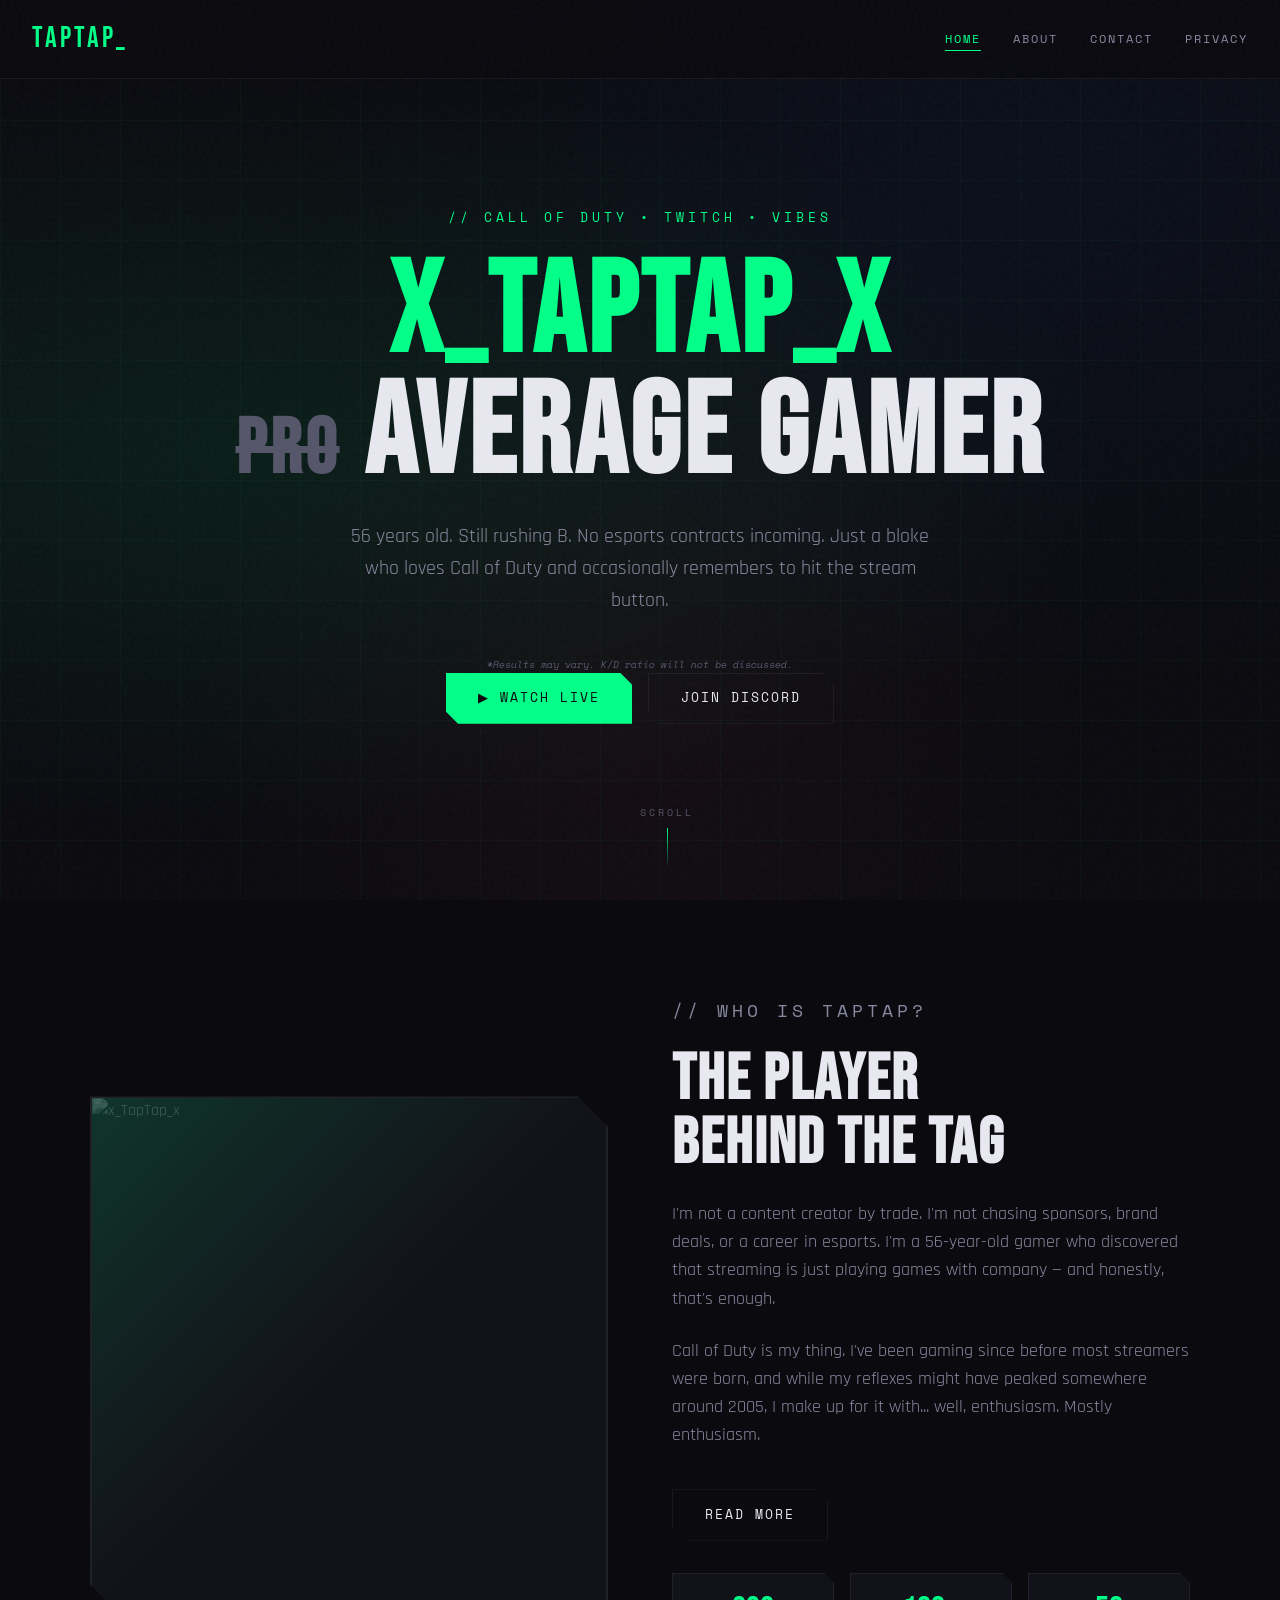
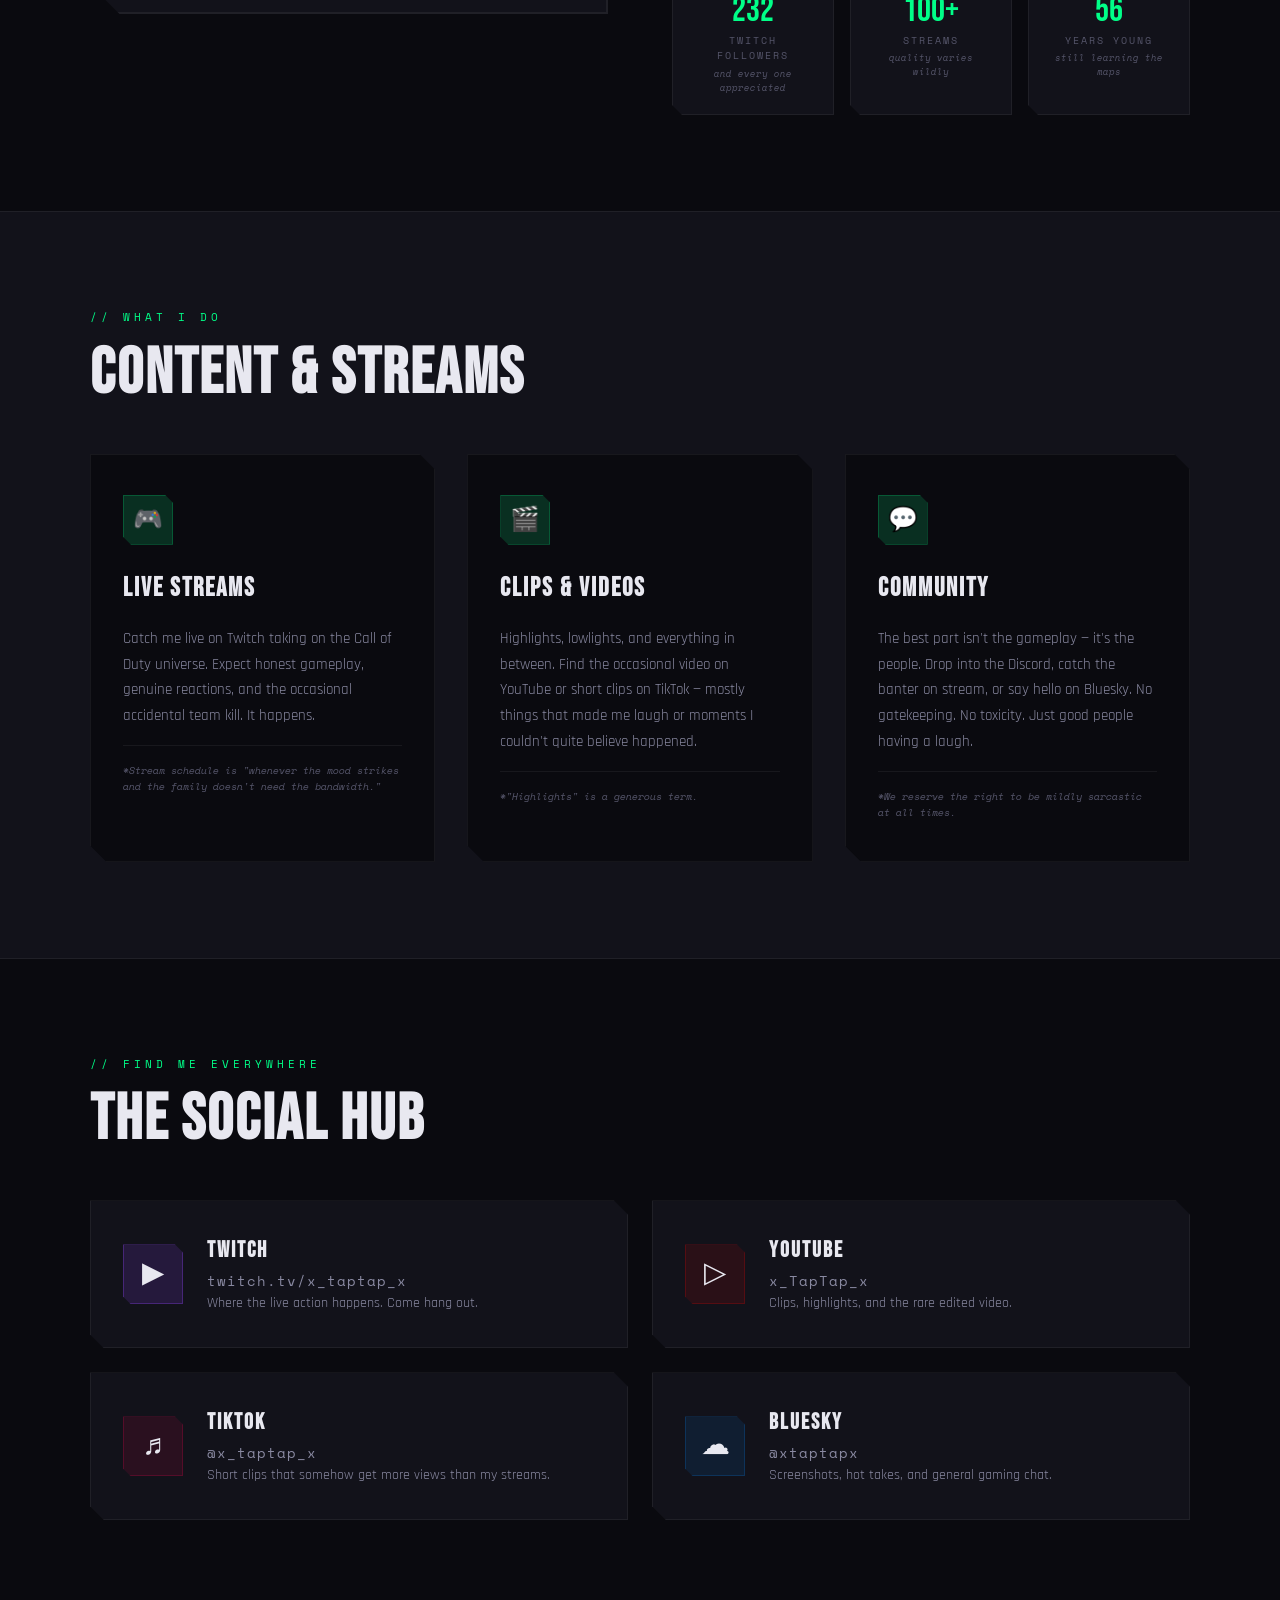
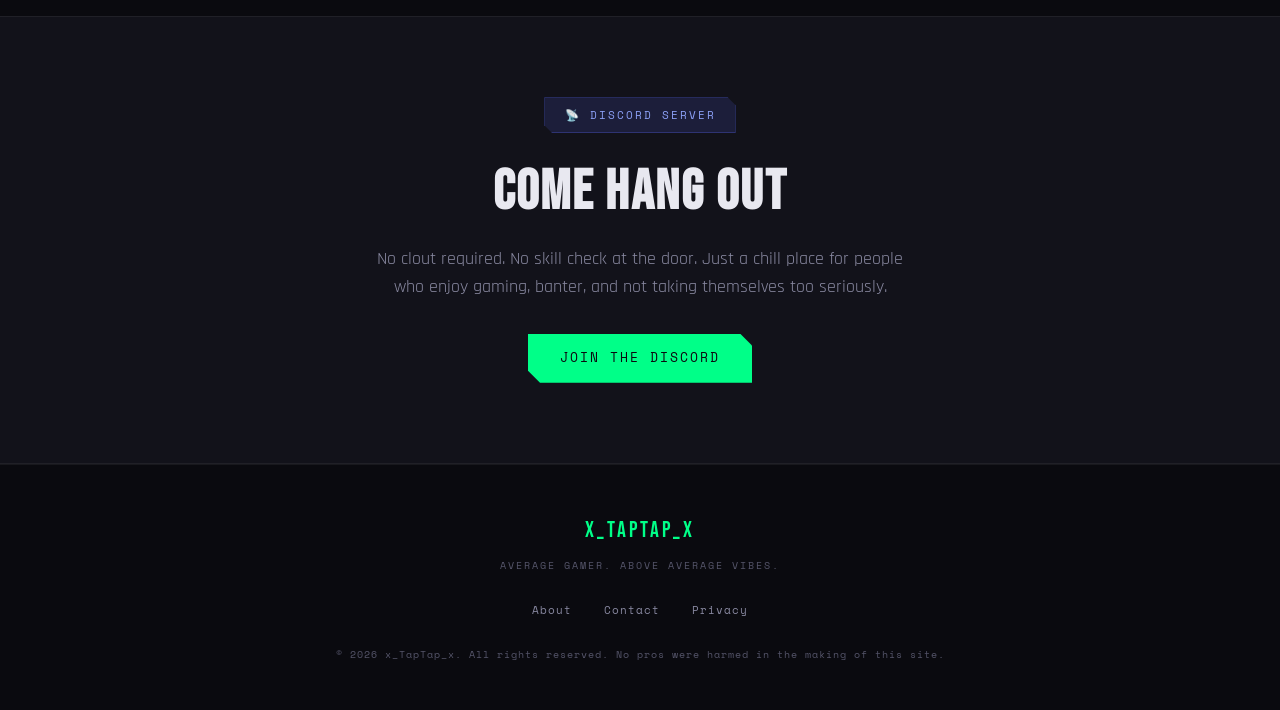
==== index.html @ 0f985d19 "Initial Git entry" ====
<!DOCTYPE html>
<html lang="en">
<head>
  <meta charset="UTF-8">
  <meta name="viewport" content="width=device-width, initial-scale=1.0">
  <title>x_TapTap_x — Average Gamer. Above Average Vibes.</title>
  <link href="https://fonts.googleapis.com/css2?family=Bebas+Neue&family=Rajdhani:wght@400;500;600;700&family=Space+Mono:ital@0;1&display=swap" rel="stylesheet">
  <link rel="stylesheet" href="styles.css">

  <!-- Standard favicon -->
  <link rel="icon" type="image/png" sizes="32x32" href="/images/profile-small.png">
  <link rel="icon" type="image/png" sizes="16x16" href="/images/profile-small.png">

  <!-- Apple Touch Icon (iOS home screen) -->
  <link rel="apple-touch-icon" sizes="180x180" href="/images/profile-small.png">

  <!-- Fallback .ico file -->
  <link rel="icon" href="/favicon.ico">
</head>
<body>

<!-- NAV -->
<nav id="navbar">
  <a href="index.html" class="nav-brand">TAPTAP</a>
  <ul class="nav-links" id="navLinks">
    <li><a href="index.html" class="active">Home</a></li>
    <li><a href="about.html">About</a></li>
    <li><a href="contact.html">Contact</a></li>
    <li><a href="privacy.html">Privacy</a></li>
  </ul>
  <button class="hamburger" id="hamburger" aria-label="Menu">
    <span></span><span></span><span></span>
  </button>
</nav>

<!-- HERO -->
<section class="hero" id="hero">
  <div class="hero-bg"></div>
  <div class="hero-grid"></div>
  <div class="hero-content">
    <p class="hero-tag">// call of duty &bull; twitch &bull; vibes</p>
    <h1 class="hero-title">
      <span class="accent">x_TAPTAP_x</span><br>
      <span class="strike">PRO</span> AVERAGE GAMER
    </h1>
    <p class="hero-sub">
      56 years old. Still rushing B. No esports contracts incoming.
      Just a bloke who loves Call of Duty and occasionally remembers to hit the stream button.
    </p>
    <p class="hero-disclaimer">*Results may vary. K/D ratio will not be discussed.</p>
    <div class="hero-buttons">
      <a href="https://www.twitch.tv/x_taptap_x" target="_blank" class="btn btn-primary">&#9654; Watch Live</a>
      <a href="https://discord.gg/29JPRXPQ" target="_blank" class="btn btn-outline">Join Discord</a>
    </div>
  </div>
  <div class="scroll-indicator">
    <span>Scroll</span>
    <div class="scroll-line"></div>
  </div>
</section>

<!-- ABOUT -->
<section class="about" id="about">
  <div class="container">
    <div class="about-grid">
      <div class="about-avatar">
        <img src="./images/itsyerman2.jpg" alt="x_TapTap_x">
      </div>
      <div class="about-text">
        <p class="section-label reveal">// Who is TapTap?</p>
        <h2 class="section-title reveal">THE PLAYER<br>BEHIND THE TAG</h2>
        <p class="reveal">
          I'm not a content creator by trade. I'm not chasing sponsors, brand deals, or a career in esports.
          I'm a 56-year-old gamer who discovered that streaming is just playing games
          with company — and honestly, that's enough.
        </p>
        <p class="reveal">
          Call of Duty is my thing. I've been gaming since before most streamers were born,
          and while my reflexes might have peaked somewhere around 2005,
          I make up for it with... well, enthusiasm. Mostly enthusiasm.
        </p>
        <a href="about.html" class="btn btn-outline reveal" style="margin-top:1rem;">Read More</a>
        <div class="about-stats stagger-children">
          <div class="stat-box reveal">
            <div class="stat-number">232</div>
            <div class="stat-label">Twitch Followers</div>
            <div class="stat-note">and every one appreciated</div>
          </div>
          <div class="stat-box reveal">
            <div class="stat-number">100+</div>
            <div class="stat-label">Streams</div>
            <div class="stat-note">quality varies wildly</div>
          </div>
          <div class="stat-box reveal">
            <div class="stat-number">56</div>
            <div class="stat-label">Years Young</div>
            <div class="stat-note">still learning the maps</div>
          </div>
        </div>
      </div>
    </div>
  </div>
</section>

<!-- FEATURES -->
<section class="features" id="content">
  <div class="container">
    <p class="section-label reveal">// What I do</p>
    <h2 class="section-title reveal">CONTENT &amp; STREAMS</h2>
    <div class="features-grid stagger-children">
      <div class="feature-card reveal">
        <div class="feature-icon">&#127918;</div>
        <h3>LIVE STREAMS</h3>
        <p>
          Catch me live on Twitch taking on the Call of Duty universe.
          Expect honest gameplay, genuine reactions, and the occasional
          accidental team kill. It happens.
        </p>
        <p class="disclaimer">*Stream schedule is "whenever the mood strikes and the family doesn't need the bandwidth."</p>
      </div>
      <div class="feature-card reveal">
        <div class="feature-icon">&#127916;</div>
        <h3>CLIPS &amp; VIDEOS</h3>
        <p>
          Highlights, lowlights, and everything in between. Find the occasional video
          on YouTube or short clips on TikTok — mostly things that made me laugh or
          moments I couldn't quite believe happened.
        </p>
        <p class="disclaimer">*"Highlights" is a generous term.</p>
      </div>
      <div class="feature-card reveal">
        <div class="feature-icon">&#128172;</div>
        <h3>COMMUNITY</h3>
        <p>
          The best part isn't the gameplay — it's the people.
          Drop into the Discord, catch the banter on stream, or say hello on Bluesky.
          No gatekeeping. No toxicity. Just good people having a laugh.
        </p>
        <p class="disclaimer">*We reserve the right to be mildly sarcastic at all times.</p>
      </div>
    </div>
  </div>
</section>

<!-- SOCIAL HUB -->
<section class="social-hub" id="socials">
  <div class="container">
    <p class="section-label reveal">// Find me everywhere</p>
    <h2 class="section-title reveal">THE SOCIAL HUB</h2>
    <div class="social-grid stagger-children">
      <a href="https://www.twitch.tv/x_taptap_x" target="_blank" class="social-card twitch reveal">
        <div class="social-icon">&#9654;</div>
        <div class="social-info">
          <h3>TWITCH</h3>
          <p class="social-handle">twitch.tv/x_taptap_x</p>
          <p>Where the live action happens. Come hang out.</p>
        </div>
      </a>
      <a href="https://www.youtube.com/@xTapTapx" target="_blank" class="social-card youtube reveal">
        <div class="social-icon">&#9655;</div>
        <div class="social-info">
          <h3>YOUTUBE</h3>
          <p class="social-handle">x_TapTap_x</p>
          <p>Clips, highlights, and the rare edited video.</p>
        </div>
      </a>
      <a href="https://www.tiktok.com/@xtaptapx" target="_blank" class="social-card tiktok reveal">
        <div class="social-icon">&#9836;</div>
        <div class="social-info">
          <h3>TIKTOK</h3>
          <p class="social-handle">@x_taptap_x</p>
          <p>Short clips that somehow get more views than my streams.</p>
        </div>
      </a>
      <a href="https://bsky.app/profile/xtaptapx.com" target="_blank" class="social-card bluesky reveal">
        <div class="social-icon">&#9729;</div>
        <div class="social-info">
          <h3>BLUESKY</h3>
          <p class="social-handle">@xtaptapx</p>
          <p>Screenshots, hot takes, and general gaming chat.</p>
        </div>
      </a>
    </div>
  </div>
</section>

<!-- DISCORD CTA -->
<section class="discord-cta" id="community">
  <div class="container">
    <div class="discord-badge reveal">&#128225; DISCORD SERVER</div>
    <h2 class="section-title reveal">COME HANG OUT</h2>
    <p class="reveal">
      No clout required. No skill check at the door. Just a chill place for people
      who enjoy gaming, banter, and not taking themselves too seriously.
    </p>
    <a href="https://discord.gg/29JPRXPQ" target="_blank" class="btn btn-primary reveal">Join the Discord</a>
  </div>
</section>

<!-- FOOTER -->
<footer>
  <div class="footer-brand">x_TAPTAP_x</div>
  <p class="footer-tagline">AVERAGE GAMER. ABOVE AVERAGE VIBES.</p>
  <ul class="footer-links">
    <li><a href="about.html">About</a></li>
    <li><a href="contact.html">Contact</a></li>
    <li><a href="privacy.html">Privacy</a></li>
  </ul>
  <p class="footer-copy">&copy; 2026 x_TapTap_x. All rights reserved. No pros were harmed in the making of this site.</p>
</footer>

<script src="main.js"></script>
</body>
</html>
---- styles.css ----
/* ========== VARIABLES ========== */
:root {
  --bg-dark: #0a0a0f;
  --bg-card: #12121a;
  --bg-card-hover: #1a1a26;
  --accent: #00ff88;
  --accent-dim: #00cc6a;
  --accent-glow: rgba(0, 255, 136, 0.15);
  --text-primary: #e8e8f0;
  --text-secondary: #8888a0;
  --text-muted: #55556a;
  --danger: #ff4466;
  --border: rgba(255,255,255,0.06);
  --font-display: 'Bebas Neue', sans-serif;
  --font-body: 'Rajdhani', sans-serif;
  --font-mono: 'Space Mono', monospace;
}

*, *::before, *::after { margin: 0; padding: 0; box-sizing: border-box; }
html { scroll-behavior: smooth; }

body {
  background: var(--bg-dark);
  color: var(--text-primary);
  font-family: var(--font-body);
  font-weight: 400;
  line-height: 1.6;
  overflow-x: hidden;
}

/* Noise overlay */
body::before {
  content: '';
  position: fixed;
  top: 0; left: 0; right: 0; bottom: 0;
  background-image: url("data:image/svg+xml,%3Csvg viewBox='0 0 256 256' xmlns='http://www.w3.org/2000/svg'%3E%3Cfilter id='n'%3E%3CfeTurbulence type='fractalNoise' baseFrequency='0.9' numOctaves='4' stitchTiles='stitch'/%3E%3C/filter%3E%3Crect width='100%25' height='100%25' filter='url(%23n)' opacity='0.03'/%3E%3C/svg%3E");
  pointer-events: none;
  z-index: 9999;
}

/* Scrollbar */
::-webkit-scrollbar { width: 6px; }
::-webkit-scrollbar-track { background: var(--bg-dark); }
::-webkit-scrollbar-thumb { background: var(--accent-dim); border-radius: 3px; }

/* ========== NAV ========== */
nav {
  position: fixed;
  top: 0; left: 0; right: 0;
  z-index: 100;
  padding: 1rem 2rem;
  display: flex;
  align-items: center;
  justify-content: space-between;
  background: rgba(10, 10, 15, 0.85);
  backdrop-filter: blur(20px);
  border-bottom: 1px solid var(--border);
  transition: all 0.3s ease;
}
nav.scrolled {
  padding: 0.6rem 2rem;
  background: rgba(10, 10, 15, 0.95);
}

.nav-brand {
  font-family: var(--font-display);
  font-size: 1.8rem;
  letter-spacing: 3px;
  color: var(--accent);
  text-decoration: none;
  position: relative;
}
.nav-brand::after {
  content: '_';
  animation: blink 1s infinite;
}
@keyframes blink {
  0%, 50% { opacity: 1; }
  51%, 100% { opacity: 0; }
}

.nav-links { display: flex; gap: 2rem; list-style: none; }
.nav-links a {
  color: var(--text-secondary);
  text-decoration: none;
  font-family: var(--font-mono);
  font-size: 0.75rem;
  letter-spacing: 2px;
  text-transform: uppercase;
  transition: color 0.3s;
  position: relative;
}
.nav-links a:hover,
.nav-links a.active { color: var(--accent); }
.nav-links a::after {
  content: '';
  position: absolute;
  bottom: -4px; left: 0;
  width: 0; height: 1px;
  background: var(--accent);
  transition: width 0.3s;
}
.nav-links a:hover::after,
.nav-links a.active::after { width: 100%; }

.hamburger {
  display: none;
  flex-direction: column;
  gap: 5px;
  cursor: pointer;
  background: none;
  border: none;
  padding: 4px;
}
.hamburger span {
  width: 24px; height: 2px;
  background: var(--text-primary);
  transition: all 0.3s;
}

/* ========== BUTTONS ========== */
.btn {
  display: inline-flex;
  align-items: center;
  gap: 0.5rem;
  padding: 0.9rem 2rem;
  font-family: var(--font-mono);
  font-size: 0.8rem;
  letter-spacing: 2px;
  text-transform: uppercase;
  text-decoration: none;
  border: none;
  cursor: pointer;
  transition: all 0.3s;
  position: relative;
  overflow: hidden;
}

.btn-primary {
  background: var(--accent);
  color: var(--bg-dark);
  clip-path: polygon(0 0, calc(100% - 12px) 0, 100% 12px, 100% 100%, 12px 100%, 0 calc(100% - 12px));
}
.btn-primary:hover {
  background: #fff;
  transform: translateY(-2px);
  box-shadow: 0 0 30px var(--accent-glow);
}

.btn-outline {
  background: transparent;
  color: var(--text-primary);
  border: 1px solid var(--border);
  clip-path: polygon(0 0, calc(100% - 12px) 0, 100% 12px, 100% 100%, 12px 100%, 0 calc(100% - 12px));
}
.btn-outline:hover {
  border-color: var(--accent);
  color: var(--accent);
  transform: translateY(-2px);
}

/* ========== SHARED SECTIONS ========== */
section { padding: 6rem 2rem; position: relative; }

.section-label {
  font-family: var(--font-mono);
  font-size: 0.7rem;
  color: var(--accent);
  letter-spacing: 4px;
  text-transform: uppercase;
  margin-bottom: 1rem;
}

.section-title {
  font-family: var(--font-display);
  font-size: clamp(2.5rem, 5vw, 4rem);
  letter-spacing: 2px;
  margin-bottom: 1.5rem;
  line-height: 1;
}

.container {
  max-width: 1100px;
  margin: 0 auto;
}

/* ========== PAGE HEADER (for inner pages) ========== */
.page-header {
  min-height: 40vh;
  display: flex;
  align-items: center;
  justify-content: center;
  position: relative;
  overflow: hidden;
  padding: 8rem 2rem 4rem;
  text-align: center;
}

.page-header-bg {
  position: absolute;
  top: 0; left: 0; right: 0; bottom: 0;
  background:
    radial-gradient(ellipse at 20% 50%, rgba(0, 255, 136, 0.08) 0%, transparent 60%),
    radial-gradient(ellipse at 80% 20%, rgba(0, 100, 255, 0.05) 0%, transparent 50%);
}

.page-header-grid {
  position: absolute;
  top: 0; left: 0; right: 0; bottom: 0;
  background-image:
    linear-gradient(rgba(0,255,136,0.03) 1px, transparent 1px),
    linear-gradient(90deg, rgba(0,255,136,0.03) 1px, transparent 1px);
  background-size: 60px 60px;
  animation: gridMove 20s linear infinite;
}
@keyframes gridMove {
  0% { transform: translate(0, 0); }
  100% { transform: translate(60px, 60px); }
}

.page-header-content {
  position: relative;
  z-index: 2;
}

.page-header .section-label {
  margin-bottom: 1rem;
  opacity: 0;
  animation: fadeUp 0.8s 0.2s forwards;
}

.page-header .section-title {
  font-size: clamp(3rem, 7vw, 5.5rem);
  opacity: 0;
  animation: fadeUp 0.8s 0.4s forwards;
}

.page-header-sub {
  font-size: 1.15rem;
  color: var(--text-secondary);
  max-width: 550px;
  margin: 1rem auto 0;
  opacity: 0;
  animation: fadeUp 0.8s 0.6s forwards;
}

/* ========== HERO (homepage) ========== */
.hero {
  min-height: 100vh;
  display: flex;
  align-items: center;
  justify-content: center;
  position: relative;
  overflow: hidden;
  padding: 6rem 2rem 4rem;
}

.hero-bg {
  position: absolute;
  top: 0; left: 0; right: 0; bottom: 0;
  background:
    radial-gradient(ellipse at 20% 50%, rgba(0, 255, 136, 0.08) 0%, transparent 60%),
    radial-gradient(ellipse at 80% 20%, rgba(0, 100, 255, 0.05) 0%, transparent 50%),
    radial-gradient(ellipse at 50% 80%, rgba(255, 68, 102, 0.04) 0%, transparent 50%);
}

.hero-grid {
  position: absolute;
  top: 0; left: 0; right: 0; bottom: 0;
  background-image:
    linear-gradient(rgba(0,255,136,0.03) 1px, transparent 1px),
    linear-gradient(90deg, rgba(0,255,136,0.03) 1px, transparent 1px);
  background-size: 60px 60px;
  animation: gridMove 20s linear infinite;
}

.hero-content {
  position: relative;
  z-index: 2;
  max-width: 900px;
  text-align: center;
}

.hero-tag {
  font-family: var(--font-mono);
  font-size: 0.8rem;
  color: var(--accent);
  letter-spacing: 4px;
  text-transform: uppercase;
  margin-bottom: 1.5rem;
  opacity: 0;
  animation: fadeUp 0.8s 0.2s forwards;
}

.hero-title {
  font-family: var(--font-display);
  font-size: clamp(3.5rem, 10vw, 8rem);
  line-height: 0.95;
  letter-spacing: 4px;
  margin-bottom: 1.5rem;
  opacity: 0;
  animation: fadeUp 0.8s 0.4s forwards;
}
.hero-title .accent { color: var(--accent); }
.hero-title .strike {
  text-decoration: line-through;
  color: var(--text-muted);
  font-size: 0.6em;
}

.hero-sub {
  font-family: var(--font-body);
  font-size: 1.25rem;
  font-weight: 400;
  color: var(--text-secondary);
  max-width: 600px;
  margin: 0 auto 2.5rem;
  opacity: 0;
  animation: fadeUp 0.8s 0.6s forwards;
}

.hero-disclaimer {
  font-family: var(--font-mono);
  font-size: 0.65rem;
  color: var(--text-muted);
  font-style: italic;
  margin-top: 0.5rem;
}

.hero-buttons {
  display: flex;
  gap: 1rem;
  justify-content: center;
  flex-wrap: wrap;
  opacity: 0;
  animation: fadeUp 0.8s 0.8s forwards;
}

.scroll-indicator {
  position: absolute;
  bottom: 2rem;
  left: 50%;
  transform: translateX(-50%);
  display: flex;
  flex-direction: column;
  align-items: center;
  gap: 0.5rem;
  opacity: 0;
  animation: fadeUp 0.8s 1.2s forwards;
}
.scroll-indicator span {
  font-family: var(--font-mono);
  font-size: 0.6rem;
  color: var(--text-muted);
  letter-spacing: 3px;
  text-transform: uppercase;
}
.scroll-line {
  width: 1px;
  height: 40px;
  background: linear-gradient(to bottom, var(--accent), transparent);
  animation: scrollPulse 2s infinite;
}
@keyframes scrollPulse {
  0%, 100% { opacity: 0.3; transform: scaleY(0.6); }
  50% { opacity: 1; transform: scaleY(1); }
}

@keyframes fadeUp {
  from { opacity: 0; transform: translateY(30px); }
  to { opacity: 1; transform: translateY(0); }
}

/* ========== ABOUT SECTION ========== */
.about { background: var(--bg-dark); }

.about-grid {
  display: grid;
  grid-template-columns: 1fr 1fr;
  gap: 4rem;
  align-items: center;
}

.about-avatar {
  width: 100%;
  aspect-ratio: 1;
  background: var(--bg-card);
  border: 2px solid var(--border);
  position: relative;
  overflow: hidden;
  clip-path: polygon(0 0, calc(100% - 30px) 0, 100% 30px, 100% 100%, 30px 100%, 0 calc(100% - 30px));
}

.about-avatar::before {
  display: none;
}

.about-avatar img {
  width: 100%;
  height: 100%;
  object-fit: cover;
  position: absolute;
  top: 0;
  left: 0;
}

.about-avatar img {
  filter: grayscale(30%) brightness(0.3);
  mix-blend-mode: luminosity;
}

.about-avatar:hover img {
  filter: grayscale(0%) brightness(1);
  mix-blend-mode: normal;
  transition: all 0.5s ease;
}

.about-avatar::after {
  content: '';
  position: absolute;
  top: 0; left: 0; right: 0; bottom: 0;
  background: linear-gradient(135deg, var(--accent-glow), transparent 50%);
}

.about-text p {
  color: var(--text-secondary);
  font-size: 1.1rem;
  margin-bottom: 1.5rem;
  font-weight: 400;
}

.about-stats {
  display: grid;
  grid-template-columns: repeat(3, 1fr);
  gap: 1rem;
  margin-top: 2rem;
}

.stat-box {
  background: var(--bg-card);
  border: 1px solid var(--border);
  padding: 1.2rem;
  text-align: center;
  transition: all 0.3s;
  clip-path: polygon(0 0, calc(100% - 10px) 0, 100% 10px, 100% 100%, 10px 100%, 0 calc(100% - 10px));
}
.stat-box:hover {
  border-color: var(--accent);
  transform: translateY(-3px);
  box-shadow: 0 10px 30px rgba(0,0,0,0.3);
}

.stat-number {
  font-family: var(--font-display);
  font-size: 2.2rem;
  color: var(--accent);
  line-height: 1;
}

.stat-label {
  font-family: var(--font-mono);
  font-size: 0.6rem;
  color: var(--text-muted);
  letter-spacing: 2px;
  text-transform: uppercase;
  margin-top: 0.3rem;
}

.stat-note {
  font-family: var(--font-mono);
  font-size: 0.55rem;
  color: var(--text-muted);
  font-style: italic;
  margin-top: 0.2rem;
}

/* ========== FEATURES ========== */
.features {
  background: var(--bg-card);
  border-top: 1px solid var(--border);
  border-bottom: 1px solid var(--border);
}

.features-grid {
  display: grid;
  grid-template-columns: repeat(3, 1fr);
  gap: 2rem;
  margin-top: 3rem;
}

.feature-card {
  background: var(--bg-dark);
  border: 1px solid var(--border);
  padding: 2.5rem 2rem;
  position: relative;
  transition: all 0.4s;
  clip-path: polygon(0 0, calc(100% - 16px) 0, 100% 16px, 100% 100%, 16px 100%, 0 calc(100% - 16px));
}
.feature-card:hover {
  border-color: var(--accent);
  transform: translateY(-5px);
  box-shadow: 0 20px 60px rgba(0,0,0,0.4);
}

.feature-icon {
  width: 50px;
  height: 50px;
  background: var(--accent-glow);
  border: 1px solid rgba(0,255,136,0.2);
  display: flex;
  align-items: center;
  justify-content: center;
  font-size: 1.5rem;
  margin-bottom: 1.5rem;
  clip-path: polygon(0 0, calc(100% - 8px) 0, 100% 8px, 100% 100%, 8px 100%, 0 calc(100% - 8px));
}

.feature-card h3 {
  font-family: var(--font-display);
  font-size: 1.6rem;
  letter-spacing: 2px;
  margin-bottom: 1rem;
}

.feature-card p {
  color: var(--text-secondary);
  font-size: 0.95rem;
  line-height: 1.7;
}

.feature-card .disclaimer {
  font-family: var(--font-mono);
  font-size: 0.6rem;
  color: var(--text-muted);
  font-style: italic;
  margin-top: 1rem;
  padding-top: 1rem;
  border-top: 1px solid var(--border);
}

/* ========== SOCIAL HUB ========== */
.social-hub { background: var(--bg-dark); }

.social-grid {
  display: grid;
  grid-template-columns: repeat(2, 1fr);
  gap: 1.5rem;
  margin-top: 3rem;
}

.social-card {
  background: var(--bg-card);
  border: 1px solid var(--border);
  padding: 2rem;
  display: flex;
  align-items: center;
  gap: 1.5rem;
  text-decoration: none;
  color: inherit;
  transition: all 0.3s;
  clip-path: polygon(0 0, calc(100% - 14px) 0, 100% 14px, 100% 100%, 14px 100%, 0 calc(100% - 14px));
}
.social-card:hover {
  border-color: var(--accent);
  transform: translateY(-3px);
  box-shadow: 0 15px 40px rgba(0,0,0,0.3);
}

.social-icon {
  width: 60px;
  height: 60px;
  flex-shrink: 0;
  display: flex;
  align-items: center;
  justify-content: center;
  font-size: 1.8rem;
  border: 1px solid var(--border);
  clip-path: polygon(0 0, calc(100% - 8px) 0, 100% 8px, 100% 100%, 8px 100%, 0 calc(100% - 8px));
}

.social-card.twitch .social-icon { background: rgba(145, 70, 255, 0.15); border-color: rgba(145,70,255,0.3); }
.social-card.youtube .social-icon { background: rgba(255, 0, 0, 0.1); border-color: rgba(255,0,0,0.2); }
.social-card.tiktok .social-icon { background: rgba(255, 0, 80, 0.1); border-color: rgba(255,0,80,0.2); }
.social-card.bluesky .social-icon { background: rgba(0, 133, 255, 0.1); border-color: rgba(0,133,255,0.2); }

.social-info h3 {
  font-family: var(--font-display);
  font-size: 1.4rem;
  letter-spacing: 2px;
}
.social-info p {
  color: var(--text-secondary);
  font-size: 0.9rem;
}
.social-handle {
  font-family: var(--font-mono);
  font-size: 0.7rem;
  color: var(--accent);
  letter-spacing: 1px;
}

/* ========== DISCORD CTA ========== */
.discord-cta {
  background: var(--bg-card);
  border-top: 1px solid var(--border);
  border-bottom: 1px solid var(--border);
  text-align: center;
  padding: 5rem 2rem;
}

.discord-cta .section-title {
  font-size: clamp(2rem, 5vw, 3.5rem);
}

.discord-cta p {
  color: var(--text-secondary);
  font-size: 1.1rem;
  max-width: 550px;
  margin: 0 auto 2rem;
}

.discord-badge {
  display: inline-flex;
  align-items: center;
  gap: 0.5rem;
  background: rgba(88, 101, 242, 0.15);
  border: 1px solid rgba(88, 101, 242, 0.3);
  padding: 0.5rem 1.2rem;
  font-family: var(--font-mono);
  font-size: 0.7rem;
  color: #8b9ff5;
  letter-spacing: 2px;
  margin-bottom: 2rem;
  clip-path: polygon(0 0, calc(100% - 8px) 0, 100% 8px, 100% 100%, 8px 100%, 0 calc(100% - 8px));
}

/* ========== FOOTER ========== */
footer {
  padding: 3rem 2rem;
  border-top: 1px solid var(--border);
  text-align: center;
}

.footer-brand {
  font-family: var(--font-display);
  font-size: 1.4rem;
  letter-spacing: 3px;
  color: var(--accent);
  margin-bottom: 0.5rem;
}

.footer-tagline {
  font-family: var(--font-mono);
  font-size: 0.65rem;
  color: var(--text-muted);
  letter-spacing: 2px;
  margin-bottom: 1.5rem;
}

.footer-links {
  display: flex;
  gap: 2rem;
  justify-content: center;
  list-style: none;
  margin-bottom: 1.5rem;
}
.footer-links a {
  color: var(--text-secondary);
  text-decoration: none;
  font-family: var(--font-mono);
  font-size: 0.7rem;
  letter-spacing: 1px;
  transition: color 0.3s;
}
.footer-links a:hover { color: var(--accent); }

.footer-copy {
  font-family: var(--font-mono);
  font-size: 0.6rem;
  color: var(--text-muted);
  letter-spacing: 1px;
}

/* ========== ABOUT PAGE SPECIFIC ========== */
.about-page-content {
  background: var(--bg-dark);
  padding: 4rem 2rem 6rem;
}

.about-full-grid {
  display: grid;
  grid-template-columns: 1fr 1.4fr;
  gap: 4rem;
  align-items: start;
}

.about-sidebar {
  position: sticky;
  top: 6rem;
}

.about-profile-card {
  background: var(--bg-card);
  border: 1px solid var(--border);
  padding: 2.5rem;
  clip-path: polygon(0 0, calc(100% - 20px) 0, 100% 20px, 100% 100%, 20px 100%, 0 calc(100% - 20px));
}

.profile-avatar {
  width: 120px;
  height: 120px;
  background: var(--accent-glow);
  border: 2px solid rgba(0,255,136,0.3);
  display: flex;
  align-items: center;
  justify-content: center;
  font-family: var(--font-display);
  font-size: 1.2rem;
  color: var(--accent);
  letter-spacing: 2px;
  margin: 0 auto 1.5rem;
  clip-path: polygon(0 0, calc(100% - 15px) 0, 100% 15px, 100% 100%, 15px 100%, 0 calc(100% - 15px));
  overflow: hidden;
}

.profile-avatar img {
  width: 100%;
  height: 100%;
  object-fit: cover;
}

.profile-avatar img {
  filter: grayscale(30%) brightness(0.3);
  mix-blend-mode: luminosity;
}

.profile-avatar:hover img {
  filter: grayscale(0%) brightness(1);
  mix-blend-mode: normal;
  transition: all 0.5s ease;
}

.profile-name {
  font-family: var(--font-display);
  font-size: 1.8rem;
  letter-spacing: 3px;
  text-align: center;
  margin-bottom: 0.3rem;
}

.profile-subtitle {
  font-family: var(--font-mono);
  font-size: 0.7rem;
  color: var(--text-muted);
  letter-spacing: 2px;
  text-align: center;
  margin-bottom: 2rem;
}

.profile-details {
  list-style: none;
  display: flex;
  flex-direction: column;
  gap: 0.8rem;
}

.profile-details li {
  display: flex;
  justify-content: space-between;
  padding-bottom: 0.8rem;
  border-bottom: 1px solid var(--border);
  font-size: 0.9rem;
}

.profile-details .label {
  font-family: var(--font-mono);
  font-size: 0.65rem;
  color: var(--text-muted);
  letter-spacing: 2px;
  text-transform: uppercase;
}

.profile-details .value {
  color: var(--text-primary);
  font-weight: 600;
}

.about-body h3 {
  font-family: var(--font-display);
  font-size: 2rem;
  letter-spacing: 2px;
  margin-bottom: 1rem;
  margin-top: 2.5rem;
  color: var(--text-primary);
}

.about-body h3:first-child { margin-top: 0; }

.about-body p {
  color: var(--text-secondary);
  font-size: 1.05rem;
  line-height: 1.8;
  margin-bottom: 1rem;
}

.about-body .highlight-box {
  background: var(--bg-card);
  border-left: 3px solid var(--accent);
  padding: 1.5rem 2rem;
  margin: 2rem 0;
  font-style: italic;
  color: var(--text-secondary);
}

.about-body .highlight-box .disclaimer {
  font-family: var(--font-mono);
  font-size: 0.6rem;
  color: var(--text-muted);
  display: block;
  margin-top: 0.8rem;
  font-style: italic;
}

/* Timeline */
.timeline {
  margin: 2.5rem 0;
  position: relative;
  padding-left: 2rem;
}
.timeline::before {
  content: '';
  position: absolute;
  left: 0;
  top: 0;
  bottom: 0;
  width: 2px;
  background: linear-gradient(to bottom, var(--accent), var(--border));
}

.timeline-item {
  position: relative;
  padding-bottom: 2rem;
}
.timeline-item:last-child { padding-bottom: 0; }

.timeline-item::before {
  content: '';
  position: absolute;
  left: -2rem;
  top: 0.3rem;
  width: 10px;
  height: 10px;
  background: var(--accent);
  clip-path: polygon(50% 0%, 100% 50%, 50% 100%, 0% 50%);
}

.timeline-year {
  font-family: var(--font-mono);
  font-size: 0.7rem;
  color: var(--accent);
  letter-spacing: 2px;
  margin-bottom: 0.3rem;
}

.timeline-item h4 {
  font-family: var(--font-display);
  font-size: 1.3rem;
  letter-spacing: 1px;
  margin-bottom: 0.3rem;
}

.timeline-item p {
  font-size: 0.9rem;
  margin-bottom: 0;
}

/* ========== CONTACT PAGE ========== */
.contact-content {
  background: var(--bg-dark);
  padding: 4rem 2rem 6rem;
}

.contact-grid {
  display: grid;
  grid-template-columns: 1fr 1.2fr;
  gap: 4rem;
  align-items: start;
}

.contact-info-card {
  background: var(--bg-card);
  border: 1px solid var(--border);
  padding: 2.5rem;
  clip-path: polygon(0 0, calc(100% - 20px) 0, 100% 20px, 100% 100%, 20px 100%, 0 calc(100% - 20px));
}

.contact-info-card h3 {
  font-family: var(--font-display);
  font-size: 1.6rem;
  letter-spacing: 2px;
  margin-bottom: 1rem;
}

.contact-info-card p {
  color: var(--text-secondary);
  font-size: 0.95rem;
  margin-bottom: 2rem;
  line-height: 1.7;
}

.contact-methods {
  list-style: none;
  display: flex;
  flex-direction: column;
  gap: 1.5rem;
}

.contact-method {
  display: flex;
  align-items: center;
  gap: 1rem;
  padding: 1rem;
  background: var(--bg-dark);
  border: 1px solid var(--border);
  transition: all 0.3s;
  clip-path: polygon(0 0, calc(100% - 10px) 0, 100% 10px, 100% 100%, 10px 100%, 0 calc(100% - 10px));
}
.contact-method:hover {
  border-color: var(--accent);
}

.contact-method-icon {
  width: 40px;
  height: 40px;
  flex-shrink: 0;
  background: var(--accent-glow);
  border: 1px solid rgba(0,255,136,0.2);
  display: flex;
  align-items: center;
  justify-content: center;
  font-size: 1.1rem;
}

.contact-method-label {
  font-family: var(--font-mono);
  font-size: 0.6rem;
  color: var(--text-muted);
  letter-spacing: 2px;
  text-transform: uppercase;
}

.contact-method-value {
  font-weight: 600;
  font-size: 0.95rem;
}
.contact-method-value a {
  color: var(--accent);
  text-decoration: none;
}
.contact-method-value a:hover {
  text-decoration: underline;
}

.contact-form-area h3 {
  font-family: var(--font-display);
  font-size: 1.8rem;
  letter-spacing: 2px;
  margin-bottom: 0.5rem;
}

.contact-form-area .form-sub {
  font-family: var(--font-mono);
  font-size: 0.7rem;
  color: var(--text-muted);
  letter-spacing: 1px;
  margin-bottom: 2rem;
}

.form-group {
  margin-bottom: 1.5rem;
}

.form-group label {
  display: block;
  font-family: var(--font-mono);
  font-size: 0.7rem;
  color: var(--text-secondary);
  letter-spacing: 2px;
  text-transform: uppercase;
  margin-bottom: 0.5rem;
}

.form-group input,
.form-group textarea,
.form-group select {
  width: 100%;
  padding: 0.9rem 1.2rem;
  background: var(--bg-card);
  border: 1px solid var(--border);
  color: var(--text-primary);
  font-family: var(--font-body);
  font-size: 1rem;
  transition: border-color 0.3s;
  outline: none;
}

.form-group input:focus,
.form-group textarea:focus,
.form-group select:focus {
  border-color: var(--accent);
}

.form-group textarea {
  min-height: 150px;
  resize: vertical;
}

.form-group select {
  cursor: pointer;
  appearance: none;
  background-image: url("data:image/svg+xml,%3Csvg xmlns='http://www.w3.org/2000/svg' width='12' height='12' viewBox='0 0 12 12'%3E%3Cpath fill='%2300ff88' d='M6 8L1 3h10z'/%3E%3C/svg%3E");
  background-repeat: no-repeat;
  background-position: right 1rem center;
}

.form-group select option {
  background: var(--bg-card);
  color: var(--text-primary);
}

.form-row {
  display: grid;
  grid-template-columns: 1fr 1fr;
  gap: 1.5rem;
}

/* ========== PRIVACY PAGE ========== */
.privacy-content {
  background: var(--bg-dark);
  padding: 4rem 2rem 6rem;
}

.privacy-body {
  max-width: 800px;
  margin: 0 auto;
}

.privacy-body h3 {
  font-family: var(--font-display);
  font-size: 1.8rem;
  letter-spacing: 2px;
  margin-bottom: 1rem;
  margin-top: 3rem;
  color: var(--text-primary);
}
.privacy-body h3:first-child { margin-top: 0; }

.privacy-body p {
  color: var(--text-secondary);
  font-size: 1rem;
  line-height: 1.8;
  margin-bottom: 1rem;
}

.privacy-body ul {
  list-style: none;
  margin-bottom: 1.5rem;
  padding-left: 0;
}

.privacy-body ul li {
  color: var(--text-secondary);
  font-size: 0.95rem;
  padding: 0.4rem 0 0.4rem 1.5rem;
  position: relative;
  line-height: 1.7;
}

.privacy-body ul li::before {
  content: '//';
  position: absolute;
  left: 0;
  color: var(--accent);
  font-family: var(--font-mono);
  font-size: 0.75rem;
}

.privacy-body .updated-date {
  font-family: var(--font-mono);
  font-size: 0.7rem;
  color: var(--text-muted);
  letter-spacing: 2px;
  margin-bottom: 2rem;
  display: block;
}

.privacy-body a {
  color: var(--accent);
  text-decoration: none;
}
.privacy-body a:hover {
  text-decoration: underline;
}

/* ========== REVEAL ANIMATIONS ========== */
.reveal {
  opacity: 0;
  transform: translateY(40px);
  transition: all 0.8s cubic-bezier(0.16, 1, 0.3, 1);
}
.reveal.visible {
  opacity: 1;
  transform: translateY(0);
}

.stagger-children .reveal:nth-child(1) { transition-delay: 0.1s; }
.stagger-children .reveal:nth-child(2) { transition-delay: 0.2s; }
.stagger-children .reveal:nth-child(3) { transition-delay: 0.3s; }
.stagger-children .reveal:nth-child(4) { transition-delay: 0.4s; }

/* ========== RESPONSIVE ========== */
@media (max-width: 900px) {
  .about-grid,
  .about-full-grid,
  .contact-grid { grid-template-columns: 1fr; gap: 2rem; }
  .about-avatar { max-width: 300px; margin: 0 auto; }
  .about-sidebar { position: static; }
  .features-grid { grid-template-columns: 1fr; }
  .social-grid { grid-template-columns: 1fr; }
  .form-row { grid-template-columns: 1fr; }
}

@media (max-width: 650px) {
  .nav-links { display: none; }
  .hamburger { display: flex; }
  .nav-links.open {
    display: flex;
    flex-direction: column;
    position: absolute;
    top: 100%;
    left: 0; right: 0;
    background: rgba(10,10,15,0.98);
    padding: 1.5rem 2rem;
    gap: 1rem;
    border-bottom: 1px solid var(--border);
  }
  .about-stats { grid-template-columns: 1fr; }
  section { padding: 4rem 1.2rem; }
}
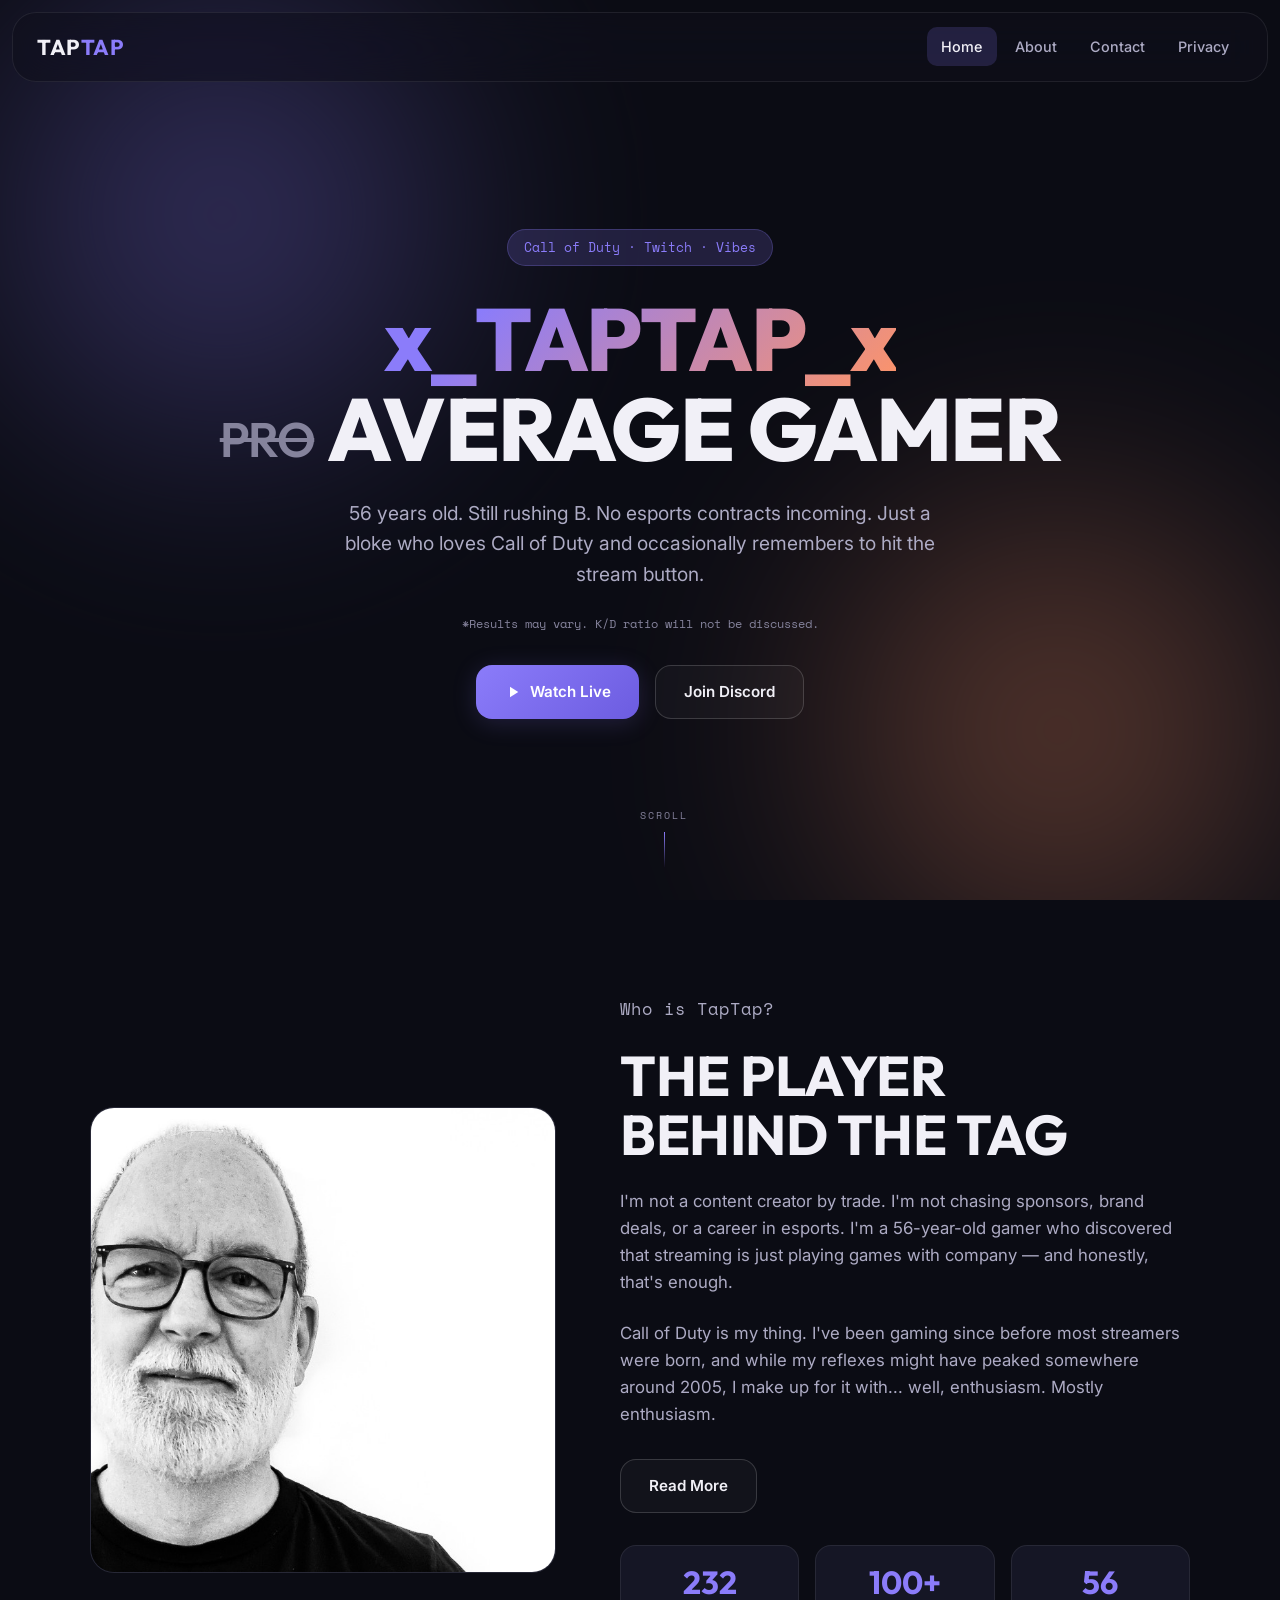
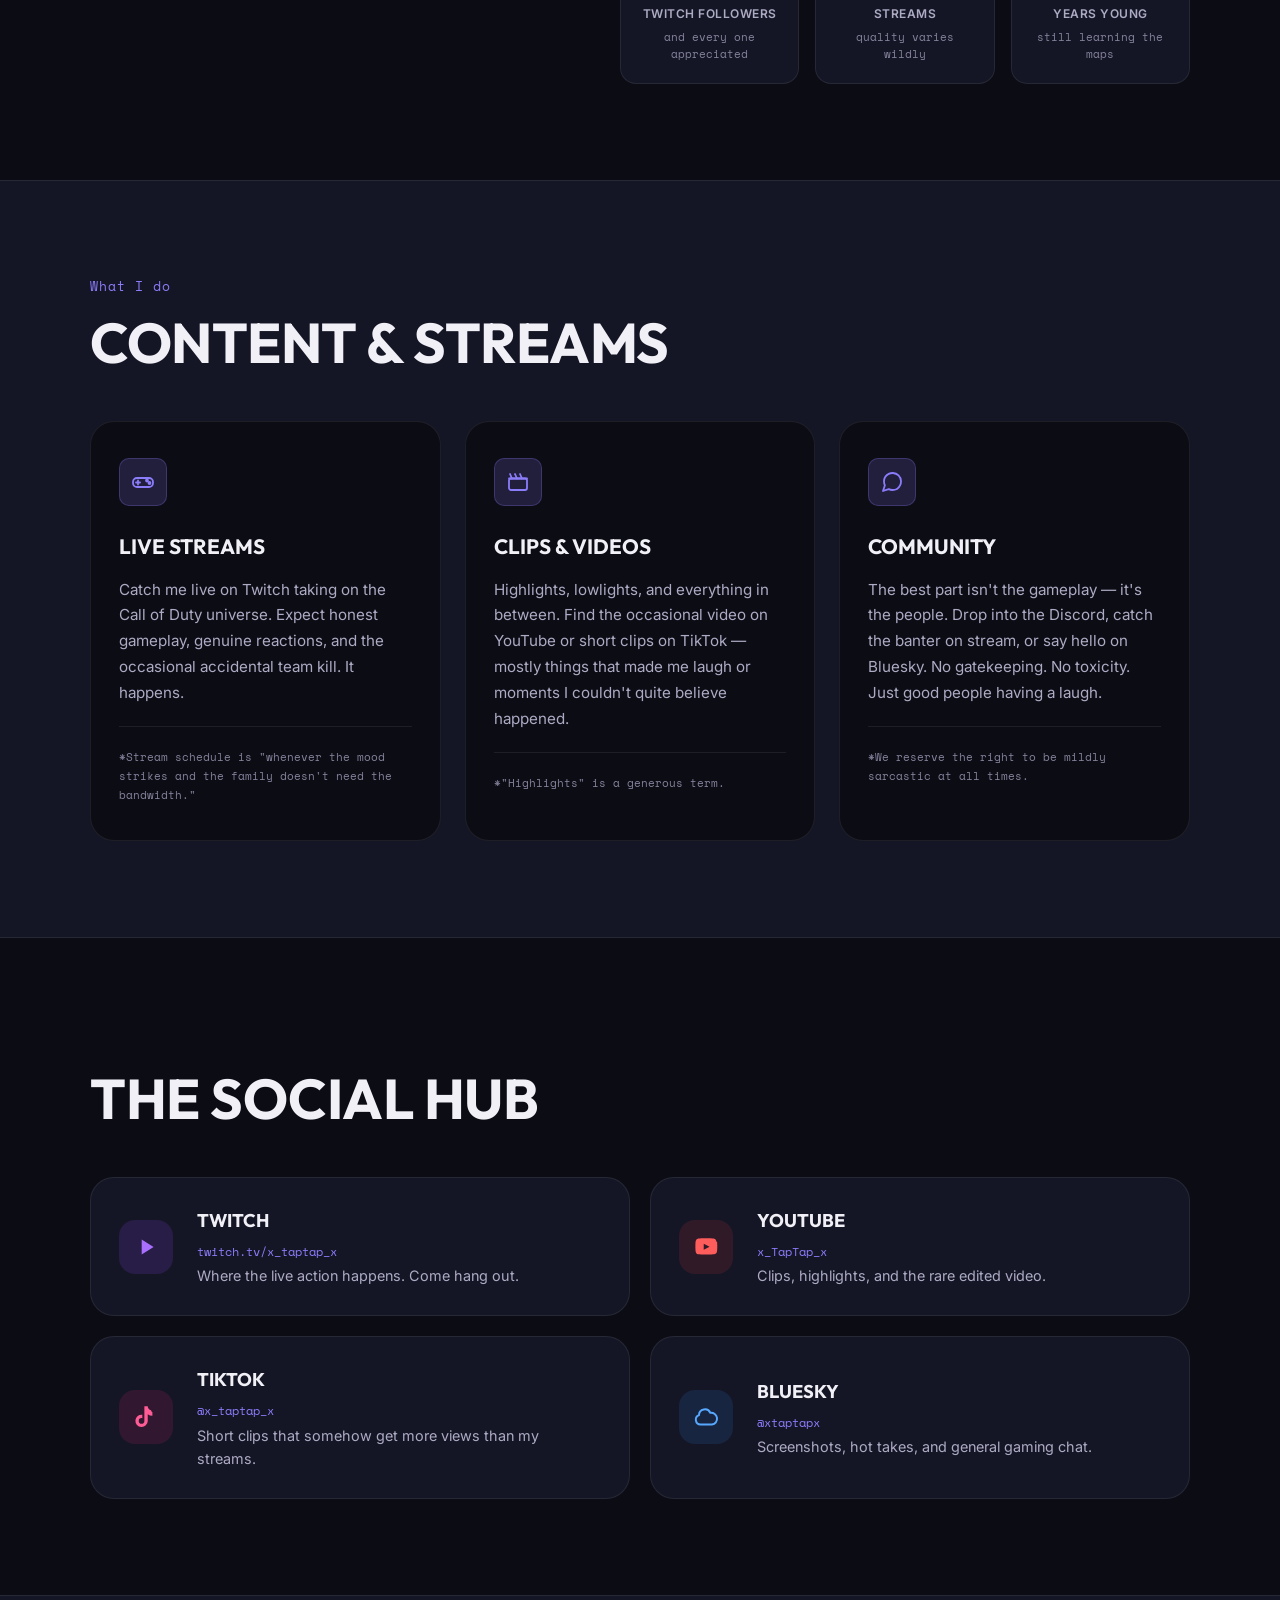
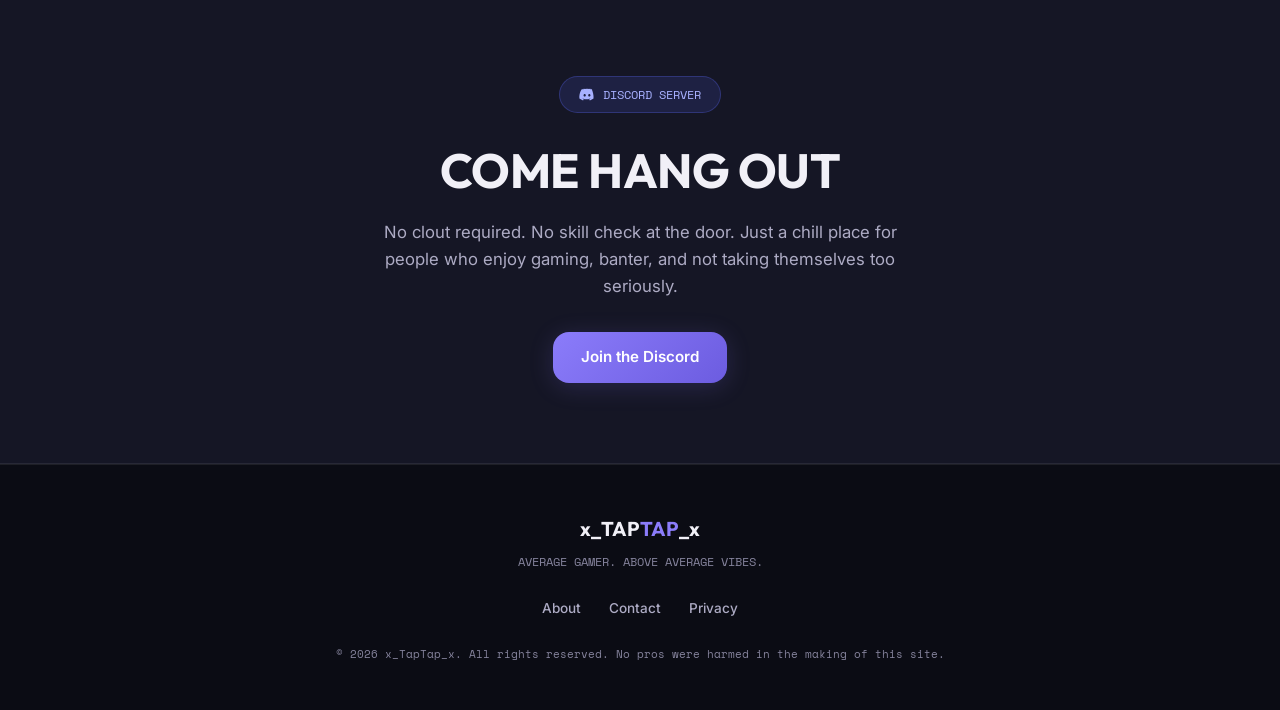
==== commit cfd10b30: "Redesign site with a modern ambient-dark visual system Full visual overhaul away from the neon-green" ====
--- a/index.html
+++ b/index.html
@@ -4,41 +4,53 @@
   <meta charset="UTF-8">
   <meta name="viewport" content="width=device-width, initial-scale=1.0">
   <title>x_TapTap_x — Average Gamer. Above Average Vibes.</title>
-  <link href="https://fonts.googleapis.com/css2?family=Bebas+Neue&family=Rajdhani:wght@400;500;600;700&family=Space+Mono:ital@0;1&display=swap" rel="stylesheet">
+  <meta name="description" content="x_TapTap_x is a 56-year-old Call of Duty streamer on Twitch. No esports contracts, no sponsors — just honest gameplay, a chill Discord, and above average vibes.">
+  <meta name="theme-color" content="#0b0c14">
+
+  <!-- Open Graph / Twitter -->
+  <meta property="og:type" content="website">
+  <meta property="og:title" content="x_TapTap_x — Average Gamer. Above Average Vibes.">
+  <meta property="og:description" content="56 years old. Still rushing B. A Call of Duty streamer with no esports contracts incoming — just genuine gameplay and a good community.">
+  <meta property="og:image" content="https://www.xtaptapx.com/itsyerman2.jpg">
+  <meta property="og:url" content="https://www.xtaptapx.com/">
+  <meta name="twitter:card" content="summary_large_image">
+  <meta name="twitter:title" content="x_TapTap_x — Average Gamer. Above Average Vibes.">
+  <meta name="twitter:description" content="56 years old. Still rushing B. A Call of Duty streamer with no esports contracts incoming — just genuine gameplay and a good community.">
+  <meta name="twitter:image" content="https://www.xtaptapx.com/itsyerman2.jpg">
+
+  <link rel="preconnect" href="https://fonts.googleapis.com">
+  <link rel="preconnect" href="https://fonts.gstatic.com" crossorigin>
+  <link href="https://fonts.googleapis.com/css2?family=Outfit:wght@400;500;600;700;800&family=Inter:wght@400;500;600;700&family=Space+Mono&display=swap" rel="stylesheet">
   <link rel="stylesheet" href="styles.css">
 
-  <!-- Standard favicon -->
-  <link rel="icon" type="image/png" sizes="32x32" href="/images/profile-small.png">
-  <link rel="icon" type="image/png" sizes="16x16" href="/images/profile-small.png">
-
-  <!-- Apple Touch Icon (iOS home screen) -->
-  <link rel="apple-touch-icon" sizes="180x180" href="/images/profile-small.png">
-
-  <!-- Fallback .ico file -->
-  <link rel="icon" href="/favicon.ico">
+  <link rel="icon" type="image/png" sizes="256x256" href="/profile-small.png">
+  <link rel="apple-touch-icon" href="/profile-small.png">
 </head>
 <body>
 
+<a href="#main" class="skip-link">Skip to content</a>
+
 <!-- NAV -->
 <nav id="navbar">
-  <a href="index.html" class="nav-brand">TAPTAP</a>
+  <a href="index.html" class="nav-brand">TAP<span>TAP</span></a>
   <ul class="nav-links" id="navLinks">
     <li><a href="index.html" class="active">Home</a></li>
     <li><a href="about.html">About</a></li>
     <li><a href="contact.html">Contact</a></li>
     <li><a href="privacy.html">Privacy</a></li>
   </ul>
-  <button class="hamburger" id="hamburger" aria-label="Menu">
+  <button class="hamburger" id="hamburger" aria-label="Toggle menu" aria-expanded="false" aria-controls="navLinks">
     <span></span><span></span><span></span>
   </button>
 </nav>
 
+<main id="main">
+
 <!-- HERO -->
 <section class="hero" id="hero">
-  <div class="hero-bg"></div>
-  <div class="hero-grid"></div>
+  <div class="ambient" aria-hidden="true"></div>
   <div class="hero-content">
-    <p class="hero-tag">// call of duty &bull; twitch &bull; vibes</p>
+    <p class="hero-tag">Call of Duty &middot; Twitch &middot; Vibes</p>
     <h1 class="hero-title">
       <span class="accent">x_TAPTAP_x</span><br>
       <span class="strike">PRO</span> AVERAGE GAMER
@@ -49,8 +61,11 @@
     </p>
     <p class="hero-disclaimer">*Results may vary. K/D ratio will not be discussed.</p>
     <div class="hero-buttons">
-      <a href="https://www.twitch.tv/x_taptap_x" target="_blank" class="btn btn-primary">&#9654; Watch Live</a>
-      <a href="https://discord.gg/29JPRXPQ" target="_blank" class="btn btn-outline">Join Discord</a>
+      <a href="https://www.twitch.tv/x_taptap_x" target="_blank" rel="noopener" class="btn btn-primary">
+        <svg viewBox="0 0 24 24" fill="currentColor" aria-hidden="true"><path d="M8 5v14l11-7z"/></svg>
+        Watch Live
+      </a>
+      <a href="https://discord.gg/29JPRXPQ" target="_blank" rel="noopener" class="btn btn-outline">Join Discord</a>
     </div>
   </div>
   <div class="scroll-indicator">
@@ -64,10 +79,10 @@
   <div class="container">
     <div class="about-grid">
       <div class="about-avatar">
-        <img src="./images/itsyerman2.jpg" alt="x_TapTap_x">
+        <img src="itsyerman2.jpg" alt="x_TapTap_x at his gaming setup" width="827" height="674" loading="eager" decoding="async">
       </div>
       <div class="about-text">
-        <p class="section-label reveal">// Who is TapTap?</p>
+        <p class="section-label reveal">Who is TapTap?</p>
         <h2 class="section-title reveal">THE PLAYER<br>BEHIND THE TAG</h2>
         <p class="reveal">
           I'm not a content creator by trade. I'm not chasing sponsors, brand deals, or a career in esports.
@@ -79,7 +94,7 @@
           and while my reflexes might have peaked somewhere around 2005,
           I make up for it with... well, enthusiasm. Mostly enthusiasm.
         </p>
-        <a href="about.html" class="btn btn-outline reveal" style="margin-top:1rem;">Read More</a>
+        <a href="about.html" class="btn btn-outline reveal" style="margin-top:0.5rem;">Read More</a>
         <div class="about-stats stagger-children">
           <div class="stat-box reveal">
             <div class="stat-number">232</div>
@@ -105,11 +120,13 @@
 <!-- FEATURES -->
 <section class="features" id="content">
   <div class="container">
-    <p class="section-label reveal">// What I do</p>
+    <p class="section-label reveal">What I do</p>
     <h2 class="section-title reveal">CONTENT &amp; STREAMS</h2>
     <div class="features-grid stagger-children">
       <div class="feature-card reveal">
-        <div class="feature-icon">&#127918;</div>
+        <div class="feature-icon">
+          <svg viewBox="0 0 24 24" fill="none" stroke="currentColor" stroke-width="1.8" stroke-linecap="round" stroke-linejoin="round" aria-hidden="true"><rect x="2" y="8" width="20" height="9" rx="4"></rect><line x1="7" y1="10.5" x2="7" y2="14.5"></line><line x1="5" y1="12.5" x2="9" y2="12.5"></line><circle cx="16" cy="10.5" r="1"></circle><circle cx="18.5" cy="13" r="1"></circle></svg>
+        </div>
         <h3>LIVE STREAMS</h3>
         <p>
           Catch me live on Twitch taking on the Call of Duty universe.
@@ -119,7 +136,9 @@
         <p class="disclaimer">*Stream schedule is "whenever the mood strikes and the family doesn't need the bandwidth."</p>
       </div>
       <div class="feature-card reveal">
-        <div class="feature-icon">&#127916;</div>
+        <div class="feature-icon">
+          <svg viewBox="0 0 24 24" fill="none" stroke="currentColor" stroke-width="1.8" stroke-linecap="round" stroke-linejoin="round" aria-hidden="true"><path d="M3 8.5h18"></path><path d="m4 4 2 4.5"></path><path d="m9 4 2 4.5"></path><path d="m14 4 2 4.5"></path><rect x="3" y="8.5" width="18" height="11.5" rx="2"></rect></svg>
+        </div>
         <h3>CLIPS &amp; VIDEOS</h3>
         <p>
           Highlights, lowlights, and everything in between. Find the occasional video
@@ -129,7 +148,9 @@
         <p class="disclaimer">*"Highlights" is a generous term.</p>
       </div>
       <div class="feature-card reveal">
-        <div class="feature-icon">&#128172;</div>
+        <div class="feature-icon">
+          <svg viewBox="0 0 24 24" fill="none" stroke="currentColor" stroke-width="1.8" stroke-linecap="round" stroke-linejoin="round" aria-hidden="true"><path d="M21 11.5a8.38 8.38 0 0 1-.9 3.8 8.5 8.5 0 0 1-7.6 4.7 8.38 8.38 0 0 1-3.8-.9L3 21l1.9-5.7a8.38 8.38 0 0 1-.9-3.8 8.5 8.5 0 0 1 4.7-7.6 8.38 8.38 0 0 1 3.8-.9h.5a8.48 8.48 0 0 1 8 8v.5z"></path></svg>
+        </div>
         <h3>COMMUNITY</h3>
         <p>
           The best part isn't the gameplay — it's the people.
@@ -145,38 +166,46 @@
 <!-- SOCIAL HUB -->
 <section class="social-hub" id="socials">
   <div class="container">
-    <p class="section-label reveal">// Find me everywhere</p>
+    <p class="section-label reveal">Find me everywhere</p>
     <h2 class="section-title reveal">THE SOCIAL HUB</h2>
     <div class="social-grid stagger-children">
-      <a href="https://www.twitch.tv/x_taptap_x" target="_blank" class="social-card twitch reveal">
-        <div class="social-icon">&#9654;</div>
+      <a href="https://www.twitch.tv/x_taptap_x" target="_blank" rel="noopener" class="social-card twitch reveal">
+        <div class="social-icon">
+          <svg viewBox="0 0 24 24" fill="currentColor" aria-hidden="true"><path d="M8 5v14l11-7z"/></svg>
+        </div>
         <div class="social-info">
           <h3>TWITCH</h3>
-          <p class="social-handle">twitch.tv/x_taptap_x</p>
+          <span class="social-handle">twitch.tv/x_taptap_x</span>
           <p>Where the live action happens. Come hang out.</p>
         </div>
       </a>
-      <a href="https://www.youtube.com/@xTapTapx" target="_blank" class="social-card youtube reveal">
-        <div class="social-icon">&#9655;</div>
+      <a href="https://www.youtube.com/@xTapTapx" target="_blank" rel="noopener" class="social-card youtube reveal">
+        <div class="social-icon">
+          <svg viewBox="0 0 24 24" fill="currentColor" aria-hidden="true"><path d="M21.6 7.2s-.2-1.5-.8-2.1c-.8-.8-1.7-.8-2.1-.9C15.9 4 12 4 12 4h0s-3.9 0-6.7.2c-.4 0-1.3.1-2.1.9-.6.6-.8 2.1-.8 2.1S2.2 9 2.2 10.7v1.6C2.2 14 2.4 15.8 2.4 15.8s.2 1.5.8 2.1c.8.8 1.8.8 2.3.9 1.7.2 7.1.2 7.1.2s3.9 0 6.7-.3c.4 0 1.3-.1 2.1-.9.6-.6.8-2.1.8-2.1s.2-1.8.2-3.5v-1.6c0-1.7-.2-3.5-.2-3.5zM9.9 14.6V8.9l5.4 2.9-5.4 2.8z"/></svg>
+        </div>
         <div class="social-info">
           <h3>YOUTUBE</h3>
-          <p class="social-handle">x_TapTap_x</p>
+          <span class="social-handle">x_TapTap_x</span>
           <p>Clips, highlights, and the rare edited video.</p>
         </div>
       </a>
-      <a href="https://www.tiktok.com/@xtaptapx" target="_blank" class="social-card tiktok reveal">
-        <div class="social-icon">&#9836;</div>
+      <a href="https://www.tiktok.com/@xtaptapx" target="_blank" rel="noopener" class="social-card tiktok reveal">
+        <div class="social-icon">
+          <svg viewBox="0 0 24 24" fill="currentColor" aria-hidden="true"><path d="M16.6 5.8a4.3 4.3 0 0 1-3-3.8h-3.1v13.6a2.6 2.6 0 1 1-2.6-2.6c.2 0 .5 0 .7.1V9.9a5.7 5.7 0 1 0 5 5.7V9.4a7.3 7.3 0 0 0 4.3 1.4V7.7a4.3 4.3 0 0 1-1.3-1.9z"/></svg>
+        </div>
         <div class="social-info">
           <h3>TIKTOK</h3>
-          <p class="social-handle">@x_taptap_x</p>
+          <span class="social-handle">@x_taptap_x</span>
           <p>Short clips that somehow get more views than my streams.</p>
         </div>
       </a>
-      <a href="https://bsky.app/profile/xtaptapx.com" target="_blank" class="social-card bluesky reveal">
-        <div class="social-icon">&#9729;</div>
+      <a href="https://bsky.app/profile/xtaptapx.com" target="_blank" rel="noopener" class="social-card bluesky reveal">
+        <div class="social-icon">
+          <svg viewBox="0 0 24 24" fill="none" stroke="currentColor" stroke-width="1.8" stroke-linecap="round" stroke-linejoin="round" aria-hidden="true"><path d="M17.5 19H7a4.5 4.5 0 0 1-1.5-8.7A5.5 5.5 0 0 1 16 8.2 4 4 0 0 1 17.5 19z"></path></svg>
+        </div>
         <div class="social-info">
           <h3>BLUESKY</h3>
-          <p class="social-handle">@xtaptapx</p>
+          <span class="social-handle">@xtaptapx</span>
           <p>Screenshots, hot takes, and general gaming chat.</p>
         </div>
       </a>
@@ -187,19 +216,24 @@
 <!-- DISCORD CTA -->
 <section class="discord-cta" id="community">
   <div class="container">
-    <div class="discord-badge reveal">&#128225; DISCORD SERVER</div>
+    <div class="discord-badge reveal">
+      <svg viewBox="0 0 24 24" fill="currentColor" aria-hidden="true"><path d="M20.3 5.4A18 18 0 0 0 15.9 4l-.3.6a13.5 13.5 0 0 1 3.7 1.4 15 15 0 0 0-14.6 0A13.5 13.5 0 0 1 8.4 4.6L8.1 4a18 18 0 0 0-4.4 1.4C1 10 .3 14.5.6 18.9a18 18 0 0 0 5.5 2.7l1-1.6a11.6 11.6 0 0 1-1.9-.9c.2-.1.3-.3.5-.4a13 13 0 0 0 11 0l.5.4c-.6.4-1.2.6-1.9.9l1 1.6a18 18 0 0 0 5.5-2.7c.4-5.1-.9-9.5-2.5-13.5zM8.5 15.9c-.9 0-1.7-.9-1.7-1.9s.7-1.9 1.7-1.9 1.7.9 1.7 1.9-.8 1.9-1.7 1.9zm7 0c-.9 0-1.7-.9-1.7-1.9s.7-1.9 1.7-1.9 1.7.9 1.7 1.9-.8 1.9-1.7 1.9z"/></svg>
+      DISCORD SERVER
+    </div>
     <h2 class="section-title reveal">COME HANG OUT</h2>
     <p class="reveal">
       No clout required. No skill check at the door. Just a chill place for people
       who enjoy gaming, banter, and not taking themselves too seriously.
     </p>
-    <a href="https://discord.gg/29JPRXPQ" target="_blank" class="btn btn-primary reveal">Join the Discord</a>
-  </div>
-</section>
+    <a href="https://discord.gg/29JPRXPQ" target="_blank" rel="noopener" class="btn btn-primary reveal">Join the Discord</a>
+  </div>
+</section>
+
+</main>
 
 <!-- FOOTER -->
 <footer>
-  <div class="footer-brand">x_TAPTAP_x</div>
+  <div class="footer-brand">x_TAP<span>TAP</span>_x</div>
   <p class="footer-tagline">AVERAGE GAMER. ABOVE AVERAGE VIBES.</p>
   <ul class="footer-links">
     <li><a href="about.html">About</a></li>
--- a/styles.css
+++ b/styles.css
@@ -1,26 +1,45 @@
 /* ========== VARIABLES ========== */
 :root {
-  --bg-dark: #0a0a0f;
-  --bg-card: #12121a;
-  --bg-card-hover: #1a1a26;
-  --accent: #00ff88;
-  --accent-dim: #00cc6a;
-  --accent-glow: rgba(0, 255, 136, 0.15);
-  --text-primary: #e8e8f0;
-  --text-secondary: #8888a0;
-  --text-muted: #55556a;
-  --danger: #ff4466;
-  --border: rgba(255,255,255,0.06);
-  --font-display: 'Bebas Neue', sans-serif;
-  --font-body: 'Rajdhani', sans-serif;
+  --bg: #0b0c14;
+  --bg-elevated: #14152238;
+  --card: #151625;
+  --card-hover: #1c1d30;
+  --primary: #8b7cfa;
+  --primary-dim: #6c5ce0;
+  --primary-glow: rgba(139, 124, 250, 0.18);
+  --warm: #ff9466;
+  --warm-dim: #ff7a4d;
+  --warm-glow: rgba(255, 148, 102, 0.16);
+  --text-primary: #f1f0f7;
+  --text-secondary: #adabc4;
+  --text-muted: #85839c;
+  --danger: #ff6b6b;
+  --border: rgba(255, 255, 255, 0.08);
+  --border-strong: rgba(255, 255, 255, 0.16);
+  --radius-sm: 10px;
+  --radius-md: 16px;
+  --radius-lg: 24px;
+  --font-display: 'Outfit', sans-serif;
+  --font-body: 'Inter', sans-serif;
   --font-mono: 'Space Mono', monospace;
+  --ease-out: cubic-bezier(0.16, 1, 0.3, 1);
 }
 
 *, *::before, *::after { margin: 0; padding: 0; box-sizing: border-box; }
 html { scroll-behavior: smooth; }
 
+@media (prefers-reduced-motion: reduce) {
+  html { scroll-behavior: auto; }
+  *, *::before, *::after {
+    animation-duration: 0.01ms !important;
+    animation-iteration-count: 1 !important;
+    transition-duration: 0.01ms !important;
+    scroll-behavior: auto !important;
+  }
+}
+
 body {
-  background: var(--bg-dark);
+  background: var(--bg);
   color: var(--text-primary);
   font-family: var(--font-body);
   font-weight: 400;
@@ -28,80 +47,125 @@
   overflow-x: hidden;
 }
 
-/* Noise overlay */
-body::before {
+/* Skip link */
+.skip-link {
+  position: absolute;
+  top: -100%;
+  left: 1rem;
+  z-index: 1000;
+  background: var(--primary);
+  color: #0b0c14;
+  padding: 0.75rem 1.25rem;
+  border-radius: var(--radius-sm);
+  font-family: var(--font-body);
+  font-weight: 600;
+  text-decoration: none;
+  transition: top 0.2s var(--ease-out);
+}
+.skip-link:focus { top: 1rem; }
+
+/* Focus visibility */
+a:focus-visible,
+button:focus-visible,
+input:focus-visible,
+textarea:focus-visible,
+select:focus-visible {
+  outline: 2px solid var(--primary);
+  outline-offset: 3px;
+  border-radius: 4px;
+}
+
+/* Scrollbar */
+::-webkit-scrollbar { width: 8px; }
+::-webkit-scrollbar-track { background: var(--bg); }
+::-webkit-scrollbar-thumb { background: var(--primary-dim); border-radius: 4px; }
+
+/* ========== AMBIENT BACKGROUND BLOBS ========== */
+.ambient {
+  position: absolute;
+  inset: 0;
+  overflow: hidden;
+  pointer-events: none;
+  z-index: 0;
+}
+.ambient::before,
+.ambient::after {
   content: '';
-  position: fixed;
-  top: 0; left: 0; right: 0; bottom: 0;
-  background-image: url("data:image/svg+xml,%3Csvg viewBox='0 0 256 256' xmlns='http://www.w3.org/2000/svg'%3E%3Cfilter id='n'%3E%3CfeTurbulence type='fractalNoise' baseFrequency='0.9' numOctaves='4' stitchTiles='stitch'/%3E%3C/filter%3E%3Crect width='100%25' height='100%25' filter='url(%23n)' opacity='0.03'/%3E%3C/svg%3E");
-  pointer-events: none;
-  z-index: 9999;
-}
-
-/* Scrollbar */
-::-webkit-scrollbar { width: 6px; }
-::-webkit-scrollbar-track { background: var(--bg-dark); }
-::-webkit-scrollbar-thumb { background: var(--accent-dim); border-radius: 3px; }
+  position: absolute;
+  width: 55vw;
+  height: 55vw;
+  max-width: 700px;
+  max-height: 700px;
+  border-radius: 50%;
+  filter: blur(90px);
+  opacity: 0.35;
+  animation: blobDrift 22s ease-in-out infinite alternate;
+}
+.ambient::before {
+  top: -15%;
+  left: -10%;
+  background: radial-gradient(circle, var(--primary) 0%, transparent 70%);
+}
+.ambient::after {
+  bottom: -20%;
+  right: -10%;
+  background: radial-gradient(circle, var(--warm) 0%, transparent 70%);
+  animation-delay: -8s;
+}
+@keyframes blobDrift {
+  0% { transform: translate(0, 0) scale(1); }
+  100% { transform: translate(4%, 6%) scale(1.08); }
+}
+@media (prefers-reduced-motion: reduce) {
+  .ambient::before, .ambient::after { animation: none; }
+}
 
 /* ========== NAV ========== */
 nav {
   position: fixed;
-  top: 0; left: 0; right: 0;
+  top: 0.75rem; left: 0.75rem; right: 0.75rem;
   z-index: 100;
-  padding: 1rem 2rem;
+  padding: 0.9rem 1.5rem;
   display: flex;
   align-items: center;
   justify-content: space-between;
-  background: rgba(10, 10, 15, 0.85);
-  backdrop-filter: blur(20px);
-  border-bottom: 1px solid var(--border);
-  transition: all 0.3s ease;
+  background: rgba(15, 16, 26, 0.6);
+  backdrop-filter: blur(20px) saturate(140%);
+  -webkit-backdrop-filter: blur(20px) saturate(140%);
+  border: 1px solid var(--border);
+  border-radius: var(--radius-lg);
+  transition: all 0.3s var(--ease-out);
 }
 nav.scrolled {
-  padding: 0.6rem 2rem;
-  background: rgba(10, 10, 15, 0.95);
+  padding: 0.65rem 1.5rem;
+  background: rgba(12, 13, 22, 0.85);
+  border-color: var(--border-strong);
 }
 
 .nav-brand {
   font-family: var(--font-display);
-  font-size: 1.8rem;
-  letter-spacing: 3px;
-  color: var(--accent);
+  font-weight: 700;
+  font-size: 1.35rem;
+  letter-spacing: 0.5px;
+  color: var(--text-primary);
   text-decoration: none;
-  position: relative;
-}
-.nav-brand::after {
-  content: '_';
-  animation: blink 1s infinite;
-}
-@keyframes blink {
-  0%, 50% { opacity: 1; }
-  51%, 100% { opacity: 0; }
-}
-
-.nav-links { display: flex; gap: 2rem; list-style: none; }
+}
+.nav-brand span { color: var(--primary); }
+
+.nav-links { display: flex; gap: 0.25rem; list-style: none; }
 .nav-links a {
+  display: inline-block;
   color: var(--text-secondary);
   text-decoration: none;
-  font-family: var(--font-mono);
-  font-size: 0.75rem;
-  letter-spacing: 2px;
-  text-transform: uppercase;
-  transition: color 0.3s;
-  position: relative;
-}
-.nav-links a:hover,
-.nav-links a.active { color: var(--accent); }
-.nav-links a::after {
-  content: '';
-  position: absolute;
-  bottom: -4px; left: 0;
-  width: 0; height: 1px;
-  background: var(--accent);
-  transition: width 0.3s;
-}
-.nav-links a:hover::after,
-.nav-links a.active::after { width: 100%; }
+  font-family: var(--font-body);
+  font-weight: 500;
+  font-size: 0.9rem;
+  padding: 0.5rem 0.9rem;
+  border-radius: var(--radius-sm);
+  transition: color 0.25s, background 0.25s;
+}
+.nav-links a:hover { color: var(--text-primary); background: rgba(255,255,255,0.05); }
+.nav-links a.active { color: var(--text-primary); background: var(--primary-glow); }
 
 .hamburger {
   display: none;
@@ -110,112 +174,96 @@
   cursor: pointer;
   background: none;
   border: none;
-  padding: 4px;
-}
+  padding: 8px;
+  border-radius: var(--radius-sm);
+}
+.hamburger:hover { background: rgba(255,255,255,0.06); }
 .hamburger span {
-  width: 24px; height: 2px;
+  width: 22px; height: 2px;
   background: var(--text-primary);
-  transition: all 0.3s;
-}
+  border-radius: 1px;
+  transition: all 0.3s var(--ease-out);
+}
+.hamburger[aria-expanded="true"] span:nth-child(1) { transform: translateY(7px) rotate(45deg); }
+.hamburger[aria-expanded="true"] span:nth-child(2) { opacity: 0; }
+.hamburger[aria-expanded="true"] span:nth-child(3) { transform: translateY(-7px) rotate(-45deg); }
 
 /* ========== BUTTONS ========== */
 .btn {
   display: inline-flex;
   align-items: center;
   gap: 0.5rem;
-  padding: 0.9rem 2rem;
-  font-family: var(--font-mono);
-  font-size: 0.8rem;
-  letter-spacing: 2px;
-  text-transform: uppercase;
+  padding: 0.85rem 1.75rem;
+  font-family: var(--font-body);
+  font-weight: 600;
+  font-size: 0.95rem;
   text-decoration: none;
   border: none;
+  border-radius: var(--radius-md);
   cursor: pointer;
-  transition: all 0.3s;
-  position: relative;
-  overflow: hidden;
-}
+  transition: transform 0.25s var(--ease-out), box-shadow 0.25s var(--ease-out), background 0.25s, border-color 0.25s, opacity 0.25s;
+}
+.btn svg { width: 18px; height: 18px; flex-shrink: 0; }
 
 .btn-primary {
-  background: var(--accent);
-  color: var(--bg-dark);
-  clip-path: polygon(0 0, calc(100% - 12px) 0, 100% 12px, 100% 100%, 12px 100%, 0 calc(100% - 12px));
+  background: linear-gradient(135deg, var(--primary), var(--primary-dim));
+  color: #ffffff;
+  box-shadow: 0 4px 24px var(--primary-glow);
 }
 .btn-primary:hover {
-  background: #fff;
   transform: translateY(-2px);
-  box-shadow: 0 0 30px var(--accent-glow);
+  box-shadow: 0 8px 32px var(--primary-glow);
 }
 
 .btn-outline {
-  background: transparent;
+  background: rgba(255,255,255,0.03);
   color: var(--text-primary);
-  border: 1px solid var(--border);
-  clip-path: polygon(0 0, calc(100% - 12px) 0, 100% 12px, 100% 100%, 12px 100%, 0 calc(100% - 12px));
+  border: 1px solid var(--border-strong);
 }
 .btn-outline:hover {
-  border-color: var(--accent);
-  color: var(--accent);
+  border-color: var(--primary);
+  color: var(--primary);
   transform: translateY(-2px);
 }
 
 /* ========== SHARED SECTIONS ========== */
-section { padding: 6rem 2rem; position: relative; }
+section { padding: 6rem 1.5rem; position: relative; }
 
 .section-label {
   font-family: var(--font-mono);
-  font-size: 0.7rem;
-  color: var(--accent);
-  letter-spacing: 4px;
-  text-transform: uppercase;
+  font-size: 0.8rem;
+  font-weight: 500;
+  color: var(--primary);
+  letter-spacing: 1px;
   margin-bottom: 1rem;
 }
 
 .section-title {
   font-family: var(--font-display);
-  font-size: clamp(2.5rem, 5vw, 4rem);
-  letter-spacing: 2px;
+  font-weight: 700;
+  font-size: clamp(2.25rem, 4.5vw, 3.5rem);
+  letter-spacing: -0.5px;
   margin-bottom: 1.5rem;
-  line-height: 1;
+  line-height: 1.05;
 }
 
 .container {
   max-width: 1100px;
   margin: 0 auto;
+  position: relative;
+  z-index: 1;
 }
 
 /* ========== PAGE HEADER (for inner pages) ========== */
 .page-header {
-  min-height: 40vh;
+  min-height: 36vh;
   display: flex;
   align-items: center;
   justify-content: center;
   position: relative;
   overflow: hidden;
-  padding: 8rem 2rem 4rem;
+  padding: 8rem 1.5rem 3rem;
   text-align: center;
-}
-
-.page-header-bg {
-  position: absolute;
-  top: 0; left: 0; right: 0; bottom: 0;
-  background:
-    radial-gradient(ellipse at 20% 50%, rgba(0, 255, 136, 0.08) 0%, transparent 60%),
-    radial-gradient(ellipse at 80% 20%, rgba(0, 100, 255, 0.05) 0%, transparent 50%);
-}
-
-.page-header-grid {
-  position: absolute;
-  top: 0; left: 0; right: 0; bottom: 0;
-  background-image:
-    linear-gradient(rgba(0,255,136,0.03) 1px, transparent 1px),
-    linear-gradient(90deg, rgba(0,255,136,0.03) 1px, transparent 1px);
-  background-size: 60px 60px;
-  animation: gridMove 20s linear infinite;
-}
-@keyframes gridMove {
-  0% { transform: translate(0, 0); }
-  100% { transform: translate(60px, 60px); }
 }
 
 .page-header-content {
@@ -224,24 +272,23 @@
 }
 
 .page-header .section-label {
-  margin-bottom: 1rem;
   opacity: 0;
-  animation: fadeUp 0.8s 0.2s forwards;
+  animation: fadeUp 0.7s 0.1s var(--ease-out) forwards;
 }
 
 .page-header .section-title {
-  font-size: clamp(3rem, 7vw, 5.5rem);
+  font-size: clamp(2.75rem, 6vw, 4.5rem);
   opacity: 0;
-  animation: fadeUp 0.8s 0.4s forwards;
+  animation: fadeUp 0.7s 0.25s var(--ease-out) forwards;
 }
 
 .page-header-sub {
-  font-size: 1.15rem;
+  font-size: 1.1rem;
   color: var(--text-secondary);
   max-width: 550px;
   margin: 1rem auto 0;
   opacity: 0;
-  animation: fadeUp 0.8s 0.6s forwards;
+  animation: fadeUp 0.7s 0.4s var(--ease-out) forwards;
 }
 
 /* ========== HERO (homepage) ========== */
@@ -252,79 +299,75 @@
   justify-content: center;
   position: relative;
   overflow: hidden;
-  padding: 6rem 2rem 4rem;
-}
-
-.hero-bg {
-  position: absolute;
-  top: 0; left: 0; right: 0; bottom: 0;
-  background:
-    radial-gradient(ellipse at 20% 50%, rgba(0, 255, 136, 0.08) 0%, transparent 60%),
-    radial-gradient(ellipse at 80% 20%, rgba(0, 100, 255, 0.05) 0%, transparent 50%),
-    radial-gradient(ellipse at 50% 80%, rgba(255, 68, 102, 0.04) 0%, transparent 50%);
-}
-
-.hero-grid {
-  position: absolute;
-  top: 0; left: 0; right: 0; bottom: 0;
-  background-image:
-    linear-gradient(rgba(0,255,136,0.03) 1px, transparent 1px),
-    linear-gradient(90deg, rgba(0,255,136,0.03) 1px, transparent 1px);
-  background-size: 60px 60px;
-  animation: gridMove 20s linear infinite;
+  padding: 7rem 1.5rem 4rem;
 }
 
 .hero-content {
   position: relative;
   z-index: 2;
-  max-width: 900px;
+  max-width: 860px;
   text-align: center;
 }
 
 .hero-tag {
+  display: inline-flex;
+  align-items: center;
+  gap: 0.5rem;
   font-family: var(--font-mono);
   font-size: 0.8rem;
-  color: var(--accent);
-  letter-spacing: 4px;
-  text-transform: uppercase;
+  color: var(--primary);
+  background: var(--primary-glow);
+  border: 1px solid rgba(139,124,250,0.25);
+  padding: 0.45rem 1rem;
+  border-radius: 999px;
+  margin-bottom: 1.75rem;
+  opacity: 0;
+  animation: fadeUp 0.7s 0.1s var(--ease-out) forwards;
+}
+
+.hero-title {
+  font-family: var(--font-display);
+  font-weight: 800;
+  font-size: clamp(2.75rem, 8vw, 5.5rem);
+  line-height: 1.02;
+  letter-spacing: -1.5px;
   margin-bottom: 1.5rem;
   opacity: 0;
-  animation: fadeUp 0.8s 0.2s forwards;
-}
-
-.hero-title {
-  font-family: var(--font-display);
-  font-size: clamp(3.5rem, 10vw, 8rem);
-  line-height: 0.95;
-  letter-spacing: 4px;
-  margin-bottom: 1.5rem;
-  opacity: 0;
-  animation: fadeUp 0.8s 0.4s forwards;
-}
-.hero-title .accent { color: var(--accent); }
+  animation: fadeUp 0.7s 0.2s var(--ease-out) forwards;
+}
+.hero-title .accent {
+  background: linear-gradient(135deg, var(--primary) 20%, var(--warm) 100%);
+  -webkit-background-clip: text;
+  background-clip: text;
+  color: transparent;
+}
 .hero-title .strike {
   text-decoration: line-through;
-  color: var(--text-muted);
-  font-size: 0.6em;
+  text-decoration-color: var(--text-muted);
+  color: var(--text-muted);
+  font-size: 0.55em;
+  font-weight: 600;
+  vertical-align: middle;
 }
 
 .hero-sub {
   font-family: var(--font-body);
-  font-size: 1.25rem;
+  font-size: 1.2rem;
   font-weight: 400;
   color: var(--text-secondary);
   max-width: 600px;
-  margin: 0 auto 2.5rem;
+  margin: 0 auto 1.5rem;
   opacity: 0;
-  animation: fadeUp 0.8s 0.6s forwards;
+  animation: fadeUp 0.7s 0.3s var(--ease-out) forwards;
 }
 
 .hero-disclaimer {
   font-family: var(--font-mono);
-  font-size: 0.65rem;
-  color: var(--text-muted);
-  font-style: italic;
-  margin-top: 0.5rem;
+  font-size: 0.75rem;
+  color: var(--text-muted);
+  margin-bottom: 2rem;
+  opacity: 0;
+  animation: fadeUp 0.7s 0.35s var(--ease-out) forwards;
 }
 
 .hero-buttons {
@@ -333,7 +376,7 @@
   justify-content: center;
   flex-wrap: wrap;
   opacity: 0;
-  animation: fadeUp 0.8s 0.8s forwards;
+  animation: fadeUp 0.7s 0.45s var(--ease-out) forwards;
 }
 
 .scroll-indicator {
@@ -346,37 +389,40 @@
   align-items: center;
   gap: 0.5rem;
   opacity: 0;
-  animation: fadeUp 0.8s 1.2s forwards;
+  animation: fadeUp 0.7s 0.7s var(--ease-out) forwards;
 }
 .scroll-indicator span {
   font-family: var(--font-mono);
-  font-size: 0.6rem;
-  color: var(--text-muted);
-  letter-spacing: 3px;
+  font-size: 0.65rem;
+  color: var(--text-muted);
+  letter-spacing: 2px;
   text-transform: uppercase;
 }
 .scroll-line {
   width: 1px;
-  height: 40px;
-  background: linear-gradient(to bottom, var(--accent), transparent);
+  height: 36px;
+  background: linear-gradient(to bottom, var(--primary), transparent);
   animation: scrollPulse 2s infinite;
 }
 @keyframes scrollPulse {
   0%, 100% { opacity: 0.3; transform: scaleY(0.6); }
   50% { opacity: 1; transform: scaleY(1); }
 }
+@media (prefers-reduced-motion: reduce) {
+  .scroll-line { animation: none; opacity: 0.6; }
+}
 
 @keyframes fadeUp {
-  from { opacity: 0; transform: translateY(30px); }
+  from { opacity: 0; transform: translateY(24px); }
   to { opacity: 1; transform: translateY(0); }
 }
 
 /* ========== ABOUT SECTION ========== */
-.about { background: var(--bg-dark); }
+.about { background: var(--bg); }
 
 .about-grid {
   display: grid;
-  grid-template-columns: 1fr 1fr;
+  grid-template-columns: 0.9fr 1.1fr;
   gap: 4rem;
   align-items: center;
 }
@@ -384,49 +430,29 @@
 .about-avatar {
   width: 100%;
   aspect-ratio: 1;
-  background: var(--bg-card);
-  border: 2px solid var(--border);
+  background: var(--card);
+  border: 1px solid var(--border);
+  border-radius: var(--radius-lg);
   position: relative;
   overflow: hidden;
-  clip-path: polygon(0 0, calc(100% - 30px) 0, 100% 30px, 100% 100%, 30px 100%, 0 calc(100% - 30px));
-}
-
-.about-avatar::before {
-  display: none;
 }
 
 .about-avatar img {
   width: 100%;
   height: 100%;
   object-fit: cover;
-  position: absolute;
-  top: 0;
-  left: 0;
-}
-
-.about-avatar img {
-  filter: grayscale(30%) brightness(0.3);
-  mix-blend-mode: luminosity;
-}
-
+  filter: saturate(0.85);
+  transition: filter 0.5s var(--ease-out), transform 0.5s var(--ease-out);
+}
 .about-avatar:hover img {
-  filter: grayscale(0%) brightness(1);
-  mix-blend-mode: normal;
-  transition: all 0.5s ease;
-}
-
-.about-avatar::after {
-  content: '';
-  position: absolute;
-  top: 0; left: 0; right: 0; bottom: 0;
-  background: linear-gradient(135deg, var(--accent-glow), transparent 50%);
+  filter: saturate(1);
+  transform: scale(1.03);
 }
 
 .about-text p {
   color: var(--text-secondary);
-  font-size: 1.1rem;
+  font-size: 1.05rem;
   margin-bottom: 1.5rem;
-  font-weight: 400;
 }
 
 .about-stats {
@@ -437,46 +463,47 @@
 }
 
 .stat-box {
-  background: var(--bg-card);
+  background: var(--card);
   border: 1px solid var(--border);
-  padding: 1.2rem;
+  border-radius: var(--radius-md);
+  padding: 1.25rem;
   text-align: center;
-  transition: all 0.3s;
-  clip-path: polygon(0 0, calc(100% - 10px) 0, 100% 10px, 100% 100%, 10px 100%, 0 calc(100% - 10px));
+  transition: transform 0.3s var(--ease-out), border-color 0.3s, box-shadow 0.3s;
 }
 .stat-box:hover {
-  border-color: var(--accent);
-  transform: translateY(-3px);
-  box-shadow: 0 10px 30px rgba(0,0,0,0.3);
+  border-color: var(--primary);
+  transform: translateY(-4px);
+  box-shadow: 0 16px 40px rgba(0,0,0,0.35);
 }
 
 .stat-number {
   font-family: var(--font-display);
-  font-size: 2.2rem;
-  color: var(--accent);
+  font-weight: 700;
+  font-size: 2rem;
+  color: var(--primary);
   line-height: 1;
 }
 
 .stat-label {
-  font-family: var(--font-mono);
-  font-size: 0.6rem;
-  color: var(--text-muted);
-  letter-spacing: 2px;
+  font-family: var(--font-body);
+  font-weight: 600;
+  font-size: 0.75rem;
+  color: var(--text-secondary);
+  letter-spacing: 0.5px;
   text-transform: uppercase;
-  margin-top: 0.3rem;
+  margin-top: 0.4rem;
 }
 
 .stat-note {
   font-family: var(--font-mono);
-  font-size: 0.55rem;
-  color: var(--text-muted);
-  font-style: italic;
-  margin-top: 0.2rem;
+  font-size: 0.7rem;
+  color: var(--text-muted);
+  margin-top: 0.25rem;
 }
 
 /* ========== FEATURES ========== */
 .features {
-  background: var(--bg-card);
+  background: var(--card);
   border-top: 1px solid var(--border);
   border-bottom: 1px solid var(--border);
 }
@@ -484,42 +511,42 @@
 .features-grid {
   display: grid;
   grid-template-columns: repeat(3, 1fr);
-  gap: 2rem;
+  gap: 1.5rem;
   margin-top: 3rem;
 }
 
 .feature-card {
-  background: var(--bg-dark);
+  background: var(--bg);
   border: 1px solid var(--border);
-  padding: 2.5rem 2rem;
-  position: relative;
-  transition: all 0.4s;
-  clip-path: polygon(0 0, calc(100% - 16px) 0, 100% 16px, 100% 100%, 16px 100%, 0 calc(100% - 16px));
+  border-radius: var(--radius-lg);
+  padding: 2.25rem 1.75rem;
+  transition: transform 0.35s var(--ease-out), border-color 0.35s, box-shadow 0.35s;
 }
 .feature-card:hover {
-  border-color: var(--accent);
-  transform: translateY(-5px);
-  box-shadow: 0 20px 60px rgba(0,0,0,0.4);
+  border-color: var(--primary);
+  transform: translateY(-6px);
+  box-shadow: 0 24px 60px rgba(0,0,0,0.4);
 }
 
 .feature-icon {
-  width: 50px;
-  height: 50px;
-  background: var(--accent-glow);
-  border: 1px solid rgba(0,255,136,0.2);
+  width: 48px;
+  height: 48px;
+  background: var(--primary-glow);
+  border: 1px solid rgba(139,124,250,0.25);
+  border-radius: var(--radius-sm);
   display: flex;
   align-items: center;
   justify-content: center;
-  font-size: 1.5rem;
+  color: var(--primary);
   margin-bottom: 1.5rem;
-  clip-path: polygon(0 0, calc(100% - 8px) 0, 100% 8px, 100% 100%, 8px 100%, 0 calc(100% - 8px));
-}
+}
+.feature-icon svg { width: 24px; height: 24px; }
 
 .feature-card h3 {
   font-family: var(--font-display);
-  font-size: 1.6rem;
-  letter-spacing: 2px;
-  margin-bottom: 1rem;
+  font-weight: 700;
+  font-size: 1.3rem;
+  margin-bottom: 0.85rem;
 }
 
 .feature-card p {
@@ -530,63 +557,62 @@
 
 .feature-card .disclaimer {
   font-family: var(--font-mono);
-  font-size: 0.6rem;
-  color: var(--text-muted);
-  font-style: italic;
-  margin-top: 1rem;
-  padding-top: 1rem;
+  font-size: 0.7rem;
+  color: var(--text-muted);
+  margin-top: 1.25rem;
+  padding-top: 1.25rem;
   border-top: 1px solid var(--border);
 }
 
 /* ========== SOCIAL HUB ========== */
-.social-hub { background: var(--bg-dark); }
+.social-hub { background: var(--bg); }
 
 .social-grid {
   display: grid;
   grid-template-columns: repeat(2, 1fr);
-  gap: 1.5rem;
+  gap: 1.25rem;
   margin-top: 3rem;
 }
 
 .social-card {
-  background: var(--bg-card);
+  background: var(--card);
   border: 1px solid var(--border);
-  padding: 2rem;
+  border-radius: var(--radius-lg);
+  padding: 1.75rem;
   display: flex;
   align-items: center;
   gap: 1.5rem;
   text-decoration: none;
   color: inherit;
-  transition: all 0.3s;
-  clip-path: polygon(0 0, calc(100% - 14px) 0, 100% 14px, 100% 100%, 14px 100%, 0 calc(100% - 14px));
+  transition: transform 0.3s var(--ease-out), border-color 0.3s, box-shadow 0.3s;
 }
 .social-card:hover {
-  border-color: var(--accent);
-  transform: translateY(-3px);
-  box-shadow: 0 15px 40px rgba(0,0,0,0.3);
+  border-color: var(--border-strong);
+  transform: translateY(-4px);
+  box-shadow: 0 20px 50px rgba(0,0,0,0.35);
 }
 
 .social-icon {
-  width: 60px;
-  height: 60px;
+  width: 54px;
+  height: 54px;
   flex-shrink: 0;
   display: flex;
   align-items: center;
   justify-content: center;
-  font-size: 1.8rem;
-  border: 1px solid var(--border);
-  clip-path: polygon(0 0, calc(100% - 8px) 0, 100% 8px, 100% 100%, 8px 100%, 0 calc(100% - 8px));
-}
-
-.social-card.twitch .social-icon { background: rgba(145, 70, 255, 0.15); border-color: rgba(145,70,255,0.3); }
-.social-card.youtube .social-icon { background: rgba(255, 0, 0, 0.1); border-color: rgba(255,0,0,0.2); }
-.social-card.tiktok .social-icon { background: rgba(255, 0, 80, 0.1); border-color: rgba(255,0,80,0.2); }
-.social-card.bluesky .social-icon { background: rgba(0, 133, 255, 0.1); border-color: rgba(0,133,255,0.2); }
+  border-radius: var(--radius-md);
+}
+.social-icon svg { width: 26px; height: 26px; }
+
+.social-card.twitch .social-icon { background: rgba(145, 70, 255, 0.15); color: #a970ff; }
+.social-card.youtube .social-icon { background: rgba(255, 60, 60, 0.12); color: #ff5c5c; }
+.social-card.tiktok .social-icon { background: rgba(255, 45, 120, 0.12); color: #ff5c96; }
+.social-card.bluesky .social-icon { background: rgba(50, 150, 255, 0.12); color: #57a8ff; }
 
 .social-info h3 {
   font-family: var(--font-display);
-  font-size: 1.4rem;
-  letter-spacing: 2px;
+  font-weight: 700;
+  font-size: 1.15rem;
+  margin-bottom: 0.15rem;
 }
 .social-info p {
   color: var(--text-secondary);
@@ -594,27 +620,26 @@
 }
 .social-handle {
   font-family: var(--font-mono);
-  font-size: 0.7rem;
-  color: var(--accent);
-  letter-spacing: 1px;
+  font-size: 0.75rem;
+  color: var(--primary);
+  margin-bottom: 0.2rem;
+  display: inline-block;
 }
 
 /* ========== DISCORD CTA ========== */
 .discord-cta {
-  background: var(--bg-card);
+  background: var(--card);
   border-top: 1px solid var(--border);
   border-bottom: 1px solid var(--border);
   text-align: center;
-  padding: 5rem 2rem;
-}
-
-.discord-cta .section-title {
-  font-size: clamp(2rem, 5vw, 3.5rem);
-}
+  padding: 5rem 1.5rem;
+}
+
+.discord-cta .section-title { font-size: clamp(2rem, 5vw, 3rem); }
 
 .discord-cta p {
   color: var(--text-secondary);
-  font-size: 1.1rem;
+  font-size: 1.05rem;
   max-width: 550px;
   margin: 0 auto 2rem;
 }
@@ -625,41 +650,41 @@
   gap: 0.5rem;
   background: rgba(88, 101, 242, 0.15);
   border: 1px solid rgba(88, 101, 242, 0.3);
+  color: #a8b1ff;
   padding: 0.5rem 1.2rem;
-  font-family: var(--font-mono);
-  font-size: 0.7rem;
-  color: #8b9ff5;
-  letter-spacing: 2px;
+  border-radius: 999px;
+  font-family: var(--font-mono);
+  font-size: 0.75rem;
   margin-bottom: 2rem;
-  clip-path: polygon(0 0, calc(100% - 8px) 0, 100% 8px, 100% 100%, 8px 100%, 0 calc(100% - 8px));
-}
+}
+.discord-badge svg { width: 16px; height: 16px; }
 
 /* ========== FOOTER ========== */
 footer {
-  padding: 3rem 2rem;
+  padding: 3rem 1.5rem;
   border-top: 1px solid var(--border);
   text-align: center;
 }
 
 .footer-brand {
   font-family: var(--font-display);
-  font-size: 1.4rem;
-  letter-spacing: 3px;
-  color: var(--accent);
-  margin-bottom: 0.5rem;
-}
+  font-weight: 700;
+  font-size: 1.25rem;
+  color: var(--text-primary);
+  margin-bottom: 0.4rem;
+}
+.footer-brand span { color: var(--primary); }
 
 .footer-tagline {
   font-family: var(--font-mono);
-  font-size: 0.65rem;
-  color: var(--text-muted);
-  letter-spacing: 2px;
+  font-size: 0.75rem;
+  color: var(--text-muted);
   margin-bottom: 1.5rem;
 }
 
 .footer-links {
   display: flex;
-  gap: 2rem;
+  gap: 1.75rem;
   justify-content: center;
   list-style: none;
   margin-bottom: 1.5rem;
@@ -667,240 +692,194 @@
 .footer-links a {
   color: var(--text-secondary);
   text-decoration: none;
+  font-size: 0.85rem;
+  font-weight: 500;
+  transition: color 0.25s;
+}
+.footer-links a:hover { color: var(--primary); }
+
+.footer-copy {
   font-family: var(--font-mono);
   font-size: 0.7rem;
-  letter-spacing: 1px;
-  transition: color 0.3s;
-}
-.footer-links a:hover { color: var(--accent); }
-
-.footer-copy {
-  font-family: var(--font-mono);
-  font-size: 0.6rem;
-  color: var(--text-muted);
-  letter-spacing: 1px;
+  color: var(--text-muted);
 }
 
 /* ========== ABOUT PAGE SPECIFIC ========== */
 .about-page-content {
-  background: var(--bg-dark);
-  padding: 4rem 2rem 6rem;
+  background: var(--bg);
+  padding: 3rem 1.5rem 6rem;
 }
 
 .about-full-grid {
   display: grid;
   grid-template-columns: 1fr 1.4fr;
-  gap: 4rem;
+  gap: 3rem;
   align-items: start;
 }
 
-.about-sidebar {
-  position: sticky;
-  top: 6rem;
-}
+.about-sidebar { position: sticky; top: 6.5rem; }
 
 .about-profile-card {
-  background: var(--bg-card);
+  background: var(--card);
   border: 1px solid var(--border);
-  padding: 2.5rem;
-  clip-path: polygon(0 0, calc(100% - 20px) 0, 100% 20px, 100% 100%, 20px 100%, 0 calc(100% - 20px));
+  border-radius: var(--radius-lg);
+  padding: 2.25rem;
 }
 
 .profile-avatar {
-  width: 120px;
-  height: 120px;
-  background: var(--accent-glow);
-  border: 2px solid rgba(0,255,136,0.3);
-  display: flex;
-  align-items: center;
-  justify-content: center;
-  font-family: var(--font-display);
-  font-size: 1.2rem;
-  color: var(--accent);
-  letter-spacing: 2px;
+  width: 110px;
+  height: 110px;
+  border-radius: var(--radius-lg);
+  border: 1px solid var(--border);
   margin: 0 auto 1.5rem;
-  clip-path: polygon(0 0, calc(100% - 15px) 0, 100% 15px, 100% 100%, 15px 100%, 0 calc(100% - 15px));
   overflow: hidden;
 }
-
 .profile-avatar img {
   width: 100%;
   height: 100%;
   object-fit: cover;
-}
-
-.profile-avatar img {
-  filter: grayscale(30%) brightness(0.3);
-  mix-blend-mode: luminosity;
-}
-
-.profile-avatar:hover img {
-  filter: grayscale(0%) brightness(1);
-  mix-blend-mode: normal;
-  transition: all 0.5s ease;
-}
+  filter: saturate(0.85);
+  transition: filter 0.5s var(--ease-out), transform 0.5s var(--ease-out);
+}
+.profile-avatar:hover img { filter: saturate(1); transform: scale(1.05); }
 
 .profile-name {
   font-family: var(--font-display);
-  font-size: 1.8rem;
-  letter-spacing: 3px;
+  font-weight: 700;
+  font-size: 1.5rem;
   text-align: center;
-  margin-bottom: 0.3rem;
+  margin-bottom: 0.25rem;
 }
 
 .profile-subtitle {
   font-family: var(--font-mono);
   font-size: 0.7rem;
   color: var(--text-muted);
-  letter-spacing: 2px;
   text-align: center;
   margin-bottom: 2rem;
 }
 
-.profile-details {
-  list-style: none;
-  display: flex;
-  flex-direction: column;
-  gap: 0.8rem;
-}
-
+.profile-details { list-style: none; display: flex; flex-direction: column; gap: 0.75rem; }
 .profile-details li {
   display: flex;
   justify-content: space-between;
-  padding-bottom: 0.8rem;
+  padding-bottom: 0.75rem;
   border-bottom: 1px solid var(--border);
   font-size: 0.9rem;
 }
-
 .profile-details .label {
   font-family: var(--font-mono);
-  font-size: 0.65rem;
-  color: var(--text-muted);
-  letter-spacing: 2px;
-  text-transform: uppercase;
-}
-
-.profile-details .value {
-  color: var(--text-primary);
-  font-weight: 600;
-}
+  font-size: 0.7rem;
+  color: var(--text-muted);
+}
+.profile-details .value { color: var(--text-primary); font-weight: 600; }
 
 .about-body h3 {
   font-family: var(--font-display);
-  font-size: 2rem;
-  letter-spacing: 2px;
+  font-weight: 700;
+  font-size: 1.75rem;
   margin-bottom: 1rem;
   margin-top: 2.5rem;
-  color: var(--text-primary);
-}
-
+}
 .about-body h3:first-child { margin-top: 0; }
 
 .about-body p {
   color: var(--text-secondary);
-  font-size: 1.05rem;
+  font-size: 1.02rem;
   line-height: 1.8;
   margin-bottom: 1rem;
 }
 
+.about-body a { color: var(--primary); text-decoration: none; }
+.about-body a:hover { text-decoration: underline; }
+
 .about-body .highlight-box {
-  background: var(--bg-card);
-  border-left: 3px solid var(--accent);
-  padding: 1.5rem 2rem;
+  background: var(--card);
+  border: 1px solid var(--border);
+  border-left: 3px solid var(--primary);
+  border-radius: var(--radius-md);
+  padding: 1.5rem 1.75rem;
   margin: 2rem 0;
   font-style: italic;
   color: var(--text-secondary);
 }
-
 .about-body .highlight-box .disclaimer {
   font-family: var(--font-mono);
-  font-size: 0.6rem;
-  color: var(--text-muted);
+  font-size: 0.7rem;
+  color: var(--text-muted);
+  font-style: normal;
   display: block;
-  margin-top: 0.8rem;
-  font-style: italic;
+  margin-top: 0.75rem;
 }
 
 /* Timeline */
-.timeline {
-  margin: 2.5rem 0;
-  position: relative;
-  padding-left: 2rem;
-}
+.timeline { margin: 2.5rem 0; position: relative; padding-left: 2rem; }
 .timeline::before {
   content: '';
   position: absolute;
-  left: 0;
-  top: 0;
-  bottom: 0;
+  left: 0; top: 0; bottom: 0;
   width: 2px;
-  background: linear-gradient(to bottom, var(--accent), var(--border));
-}
-
-.timeline-item {
-  position: relative;
-  padding-bottom: 2rem;
-}
+  background: linear-gradient(to bottom, var(--primary), var(--border));
+}
+.timeline-item { position: relative; padding-bottom: 2rem; }
 .timeline-item:last-child { padding-bottom: 0; }
-
 .timeline-item::before {
   content: '';
   position: absolute;
-  left: -2rem;
+  left: -2.35rem;
   top: 0.3rem;
-  width: 10px;
-  height: 10px;
-  background: var(--accent);
-  clip-path: polygon(50% 0%, 100% 50%, 50% 100%, 0% 50%);
-}
-
+  width: 12px;
+  height: 12px;
+  border-radius: 50%;
+  background: var(--primary);
+  box-shadow: 0 0 0 4px var(--primary-glow);
+}
 .timeline-year {
   font-family: var(--font-mono);
-  font-size: 0.7rem;
-  color: var(--accent);
-  letter-spacing: 2px;
+  font-size: 0.75rem;
+  color: var(--primary);
   margin-bottom: 0.3rem;
 }
-
 .timeline-item h4 {
   font-family: var(--font-display);
-  font-size: 1.3rem;
-  letter-spacing: 1px;
+  font-weight: 700;
+  font-size: 1.2rem;
   margin-bottom: 0.3rem;
 }
-
-.timeline-item p {
-  font-size: 0.9rem;
-  margin-bottom: 0;
-}
+.timeline-item p { font-size: 0.92rem; margin-bottom: 0; }
 
 /* ========== CONTACT PAGE ========== */
-.contact-content {
-  background: var(--bg-dark);
-  padding: 4rem 2rem 6rem;
-}
+.contact-content { background: var(--bg); padding: 3rem 1.5rem 6rem; }
 
 .contact-grid {
   display: grid;
   grid-template-columns: 1fr 1.2fr;
-  gap: 4rem;
+  gap: 3rem;
   align-items: start;
 }
 
-.contact-info-card {
-  background: var(--bg-card);
+.contact-info-card,
+.contact-note-card {
+  background: var(--card);
   border: 1px solid var(--border);
-  padding: 2.5rem;
-  clip-path: polygon(0 0, calc(100% - 20px) 0, 100% 20px, 100% 100%, 20px 100%, 0 calc(100% - 20px));
-}
+  border-radius: var(--radius-lg);
+  padding: 2.25rem;
+}
+.contact-note-card { margin-top: 1.25rem; padding: 1.5rem 1.75rem; }
+.contact-note-card p {
+  font-family: var(--font-mono);
+  font-size: 0.8rem;
+  color: var(--text-muted);
+  line-height: 1.8;
+}
+.contact-note-card .highlight { color: var(--primary); }
 
 .contact-info-card h3 {
   font-family: var(--font-display);
-  font-size: 1.6rem;
-  letter-spacing: 2px;
+  font-weight: 700;
+  font-size: 1.4rem;
   margin-bottom: 1rem;
 }
-
 .contact-info-card p {
   color: var(--text-secondary);
   font-size: 0.95rem;
@@ -908,85 +887,61 @@
   line-height: 1.7;
 }
 
-.contact-methods {
-  list-style: none;
-  display: flex;
-  flex-direction: column;
-  gap: 1.5rem;
-}
-
+.contact-methods { list-style: none; display: flex; flex-direction: column; gap: 1rem; }
 .contact-method {
   display: flex;
   align-items: center;
   gap: 1rem;
   padding: 1rem;
-  background: var(--bg-dark);
+  background: var(--bg);
   border: 1px solid var(--border);
-  transition: all 0.3s;
-  clip-path: polygon(0 0, calc(100% - 10px) 0, 100% 10px, 100% 100%, 10px 100%, 0 calc(100% - 10px));
-}
-.contact-method:hover {
-  border-color: var(--accent);
-}
+  border-radius: var(--radius-md);
+  transition: border-color 0.25s;
+}
+.contact-method:hover { border-color: var(--primary); }
 
 .contact-method-icon {
   width: 40px;
   height: 40px;
   flex-shrink: 0;
-  background: var(--accent-glow);
-  border: 1px solid rgba(0,255,136,0.2);
+  background: var(--primary-glow);
+  border-radius: var(--radius-sm);
   display: flex;
   align-items: center;
   justify-content: center;
-  font-size: 1.1rem;
-}
+  color: var(--primary);
+}
+.contact-method-icon svg { width: 20px; height: 20px; }
 
 .contact-method-label {
   font-family: var(--font-mono);
-  font-size: 0.6rem;
-  color: var(--text-muted);
-  letter-spacing: 2px;
+  font-size: 0.65rem;
+  color: var(--text-muted);
   text-transform: uppercase;
 }
-
-.contact-method-value {
-  font-weight: 600;
-  font-size: 0.95rem;
-}
-.contact-method-value a {
-  color: var(--accent);
-  text-decoration: none;
-}
-.contact-method-value a:hover {
-  text-decoration: underline;
-}
+.contact-method-value { font-weight: 600; font-size: 0.95rem; }
+.contact-method-value a { color: var(--text-primary); text-decoration: none; }
+.contact-method-value a:hover { color: var(--primary); }
 
 .contact-form-area h3 {
   font-family: var(--font-display);
-  font-size: 1.8rem;
-  letter-spacing: 2px;
+  font-weight: 700;
+  font-size: 1.6rem;
   margin-bottom: 0.5rem;
 }
-
 .contact-form-area .form-sub {
   font-family: var(--font-mono);
-  font-size: 0.7rem;
-  color: var(--text-muted);
-  letter-spacing: 1px;
+  font-size: 0.75rem;
+  color: var(--text-muted);
   margin-bottom: 2rem;
 }
 
-.form-group {
-  margin-bottom: 1.5rem;
-}
-
+.form-group { margin-bottom: 1.5rem; }
 .form-group label {
   display: block;
-  font-family: var(--font-mono);
-  font-size: 0.7rem;
-  color: var(--text-secondary);
-  letter-spacing: 2px;
-  text-transform: uppercase;
+  font-size: 0.85rem;
+  font-weight: 600;
+  color: var(--text-secondary);
   margin-bottom: 0.5rem;
 }
 
@@ -994,64 +949,59 @@
 .form-group textarea,
 .form-group select {
   width: 100%;
-  padding: 0.9rem 1.2rem;
-  background: var(--bg-card);
+  padding: 0.85rem 1.1rem;
+  background: var(--card);
   border: 1px solid var(--border);
+  border-radius: var(--radius-md);
   color: var(--text-primary);
   font-family: var(--font-body);
   font-size: 1rem;
-  transition: border-color 0.3s;
+  transition: border-color 0.25s, box-shadow 0.25s;
   outline: none;
 }
+.form-group input::placeholder,
+.form-group textarea::placeholder { color: var(--text-muted); }
 
 .form-group input:focus,
 .form-group textarea:focus,
 .form-group select:focus {
-  border-color: var(--accent);
-}
-
-.form-group textarea {
-  min-height: 150px;
-  resize: vertical;
-}
+  border-color: var(--primary);
+  box-shadow: 0 0 0 3px var(--primary-glow);
+}
+
+.form-group textarea { min-height: 150px; resize: vertical; }
 
 .form-group select {
   cursor: pointer;
   appearance: none;
-  background-image: url("data:image/svg+xml,%3Csvg xmlns='http://www.w3.org/2000/svg' width='12' height='12' viewBox='0 0 12 12'%3E%3Cpath fill='%2300ff88' d='M6 8L1 3h10z'/%3E%3C/svg%3E");
+  background-image: url("data:image/svg+xml,%3Csvg xmlns='http://www.w3.org/2000/svg' width='12' height='12' viewBox='0 0 12 12'%3E%3Cpath fill='%238b7cfa' d='M6 8L1 3h10z'/%3E%3C/svg%3E");
   background-repeat: no-repeat;
   background-position: right 1rem center;
 }
-
-.form-group select option {
-  background: var(--bg-card);
-  color: var(--text-primary);
-}
-
-.form-row {
-  display: grid;
-  grid-template-columns: 1fr 1fr;
-  gap: 1.5rem;
-}
+.form-group select option { background: var(--card); color: var(--text-primary); }
+
+.form-row { display: grid; grid-template-columns: 1fr 1fr; gap: 1.5rem; }
+
+.form-feedback {
+  margin-top: 1rem;
+  font-family: var(--font-mono);
+  font-size: 0.8rem;
+  display: none;
+}
+.form-feedback.visible { display: block; }
+.form-feedback.success { color: var(--primary); }
+.form-feedback.error { color: var(--danger); }
 
 /* ========== PRIVACY PAGE ========== */
-.privacy-content {
-  background: var(--bg-dark);
-  padding: 4rem 2rem 6rem;
-}
-
-.privacy-body {
-  max-width: 800px;
-  margin: 0 auto;
-}
+.privacy-content { background: var(--bg); padding: 3rem 1.5rem 6rem; }
+.privacy-body { max-width: 800px; margin: 0 auto; }
 
 .privacy-body h3 {
   font-family: var(--font-display);
-  font-size: 1.8rem;
-  letter-spacing: 2px;
+  font-weight: 700;
+  font-size: 1.6rem;
   margin-bottom: 1rem;
   margin-top: 3rem;
-  color: var(--text-primary);
 }
 .privacy-body h3:first-child { margin-top: 0; }
 
@@ -1062,12 +1012,7 @@
   margin-bottom: 1rem;
 }
 
-.privacy-body ul {
-  list-style: none;
-  margin-bottom: 1.5rem;
-  padding-left: 0;
-}
-
+.privacy-body ul { list-style: none; margin-bottom: 1.5rem; padding-left: 0; }
 .privacy-body ul li {
   color: var(--text-secondary);
   font-size: 0.95rem;
@@ -1075,51 +1020,54 @@
   position: relative;
   line-height: 1.7;
 }
-
 .privacy-body ul li::before {
-  content: '//';
+  content: '';
   position: absolute;
-  left: 0;
-  color: var(--accent);
+  left: 0.15rem;
+  top: 0.95rem;
+  width: 5px;
+  height: 5px;
+  border-radius: 50%;
+  background: var(--primary);
+}
+
+.privacy-body .updated-date {
   font-family: var(--font-mono);
   font-size: 0.75rem;
-}
-
-.privacy-body .updated-date {
-  font-family: var(--font-mono);
-  font-size: 0.7rem;
-  color: var(--text-muted);
-  letter-spacing: 2px;
+  color: var(--text-muted);
   margin-bottom: 2rem;
   display: block;
 }
 
-.privacy-body a {
-  color: var(--accent);
-  text-decoration: none;
-}
-.privacy-body a:hover {
-  text-decoration: underline;
-}
+.privacy-body a { color: var(--primary); text-decoration: none; }
+.privacy-body a:hover { text-decoration: underline; }
 
 /* ========== REVEAL ANIMATIONS ========== */
 .reveal {
   opacity: 0;
-  transform: translateY(40px);
-  transition: all 0.8s cubic-bezier(0.16, 1, 0.3, 1);
-}
-.reveal.visible {
-  opacity: 1;
-  transform: translateY(0);
-}
-
-.stagger-children .reveal:nth-child(1) { transition-delay: 0.1s; }
-.stagger-children .reveal:nth-child(2) { transition-delay: 0.2s; }
-.stagger-children .reveal:nth-child(3) { transition-delay: 0.3s; }
-.stagger-children .reveal:nth-child(4) { transition-delay: 0.4s; }
+  transform: translateY(16px);
+  transition: opacity 0.4s var(--ease-out), transform 0.4s var(--ease-out);
+}
+.reveal.visible { opacity: 1; transform: translateY(0); }
+
+.stagger-children .reveal:nth-child(1) { transition-delay: 0.05s; }
+.stagger-children .reveal:nth-child(2) { transition-delay: 0.1s; }
+.stagger-children .reveal:nth-child(3) { transition-delay: 0.15s; }
+.stagger-children .reveal:nth-child(4) { transition-delay: 0.2s; }
+
+@media (prefers-reduced-motion: reduce) {
+  .reveal { opacity: 1; transform: none; transition: none; }
+  .hero-tag, .hero-title, .hero-sub, .hero-disclaimer, .hero-buttons,
+  .scroll-indicator, .page-header .section-label, .page-header .section-title,
+  .page-header-sub {
+    opacity: 1;
+    animation: none;
+  }
+}
 
 /* ========== RESPONSIVE ========== */
 @media (max-width: 900px) {
+  nav { left: 0.5rem; right: 0.5rem; top: 0.5rem; }
   .about-grid,
   .about-full-grid,
   .contact-grid { grid-template-columns: 1fr; gap: 2rem; }
@@ -1137,13 +1085,15 @@
     display: flex;
     flex-direction: column;
     position: absolute;
-    top: 100%;
+    top: calc(100% + 0.5rem);
     left: 0; right: 0;
-    background: rgba(10,10,15,0.98);
-    padding: 1.5rem 2rem;
-    gap: 1rem;
-    border-bottom: 1px solid var(--border);
+    background: rgba(12,13,22,0.98);
+    border: 1px solid var(--border);
+    border-radius: var(--radius-md);
+    padding: 0.75rem;
+    gap: 0.25rem;
   }
   .about-stats { grid-template-columns: 1fr; }
   section { padding: 4rem 1.2rem; }
-}
+  .hero { padding-top: 6.5rem; }
+}
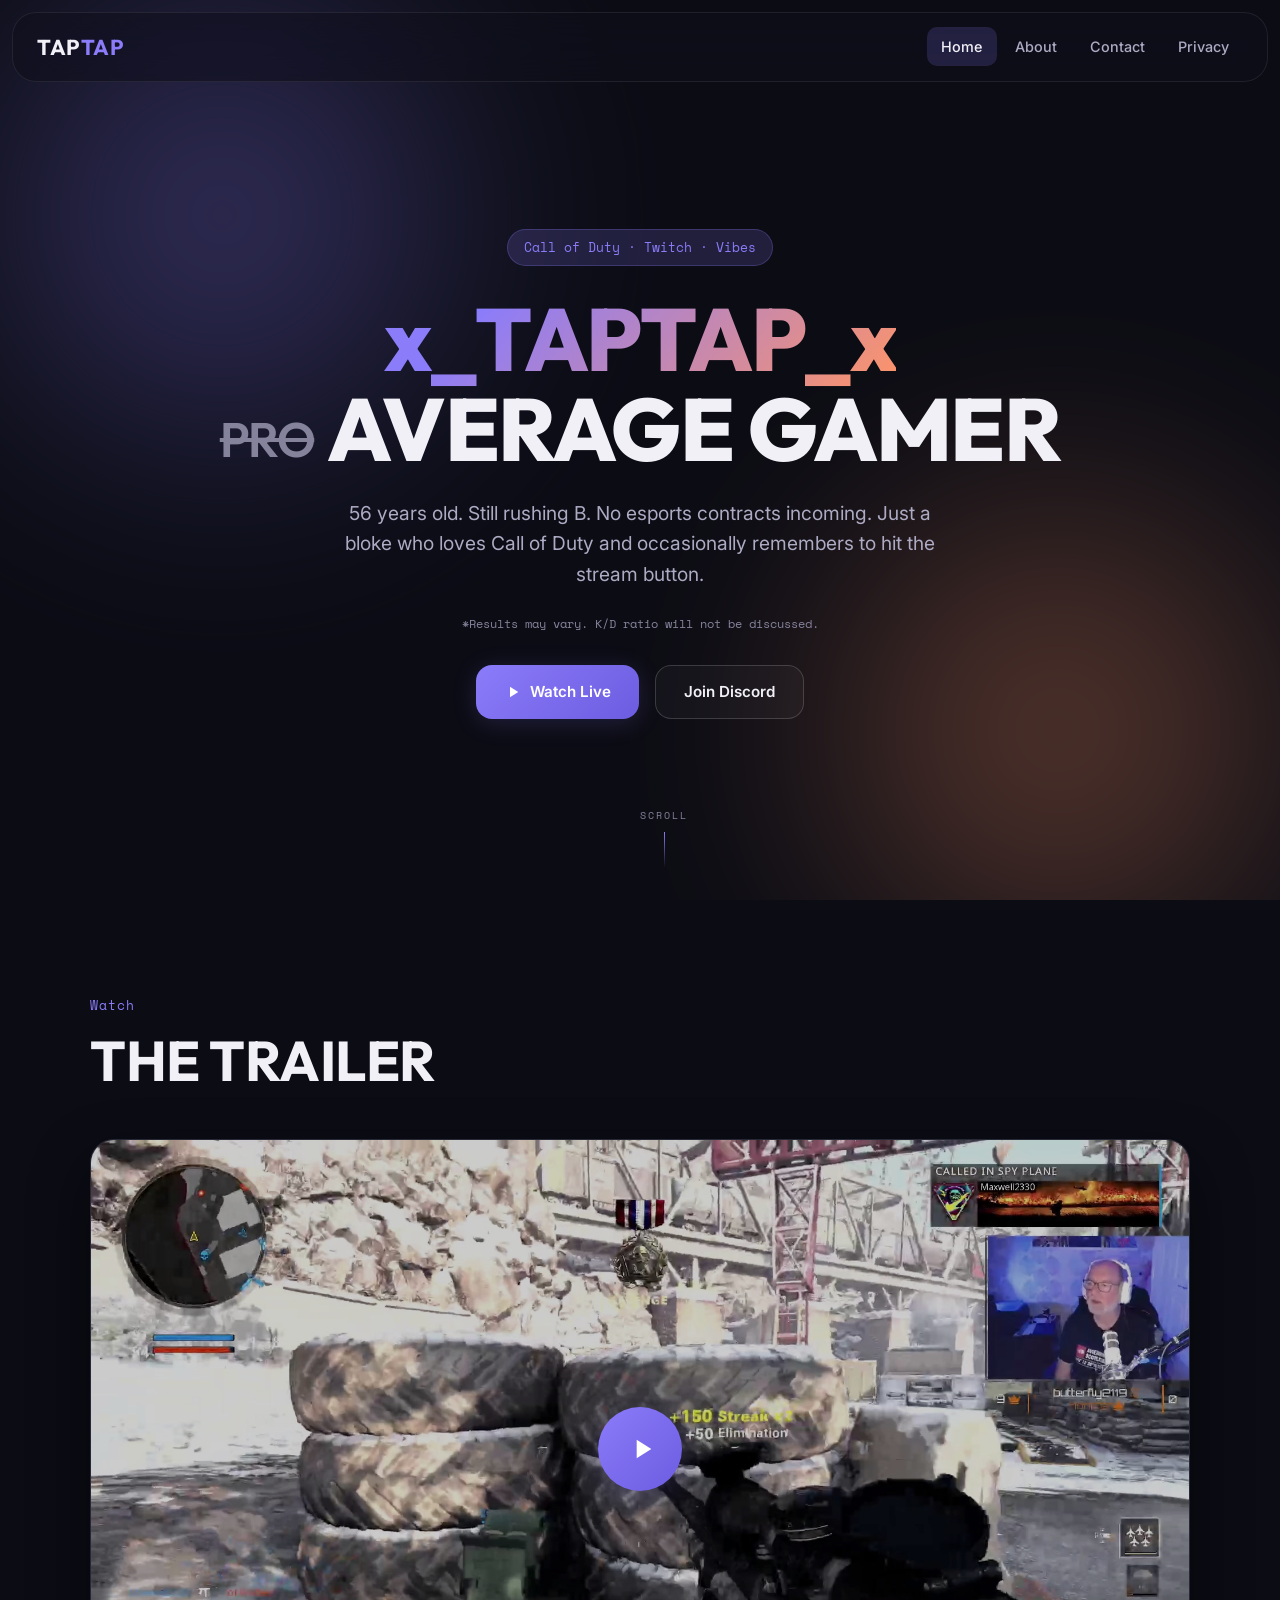
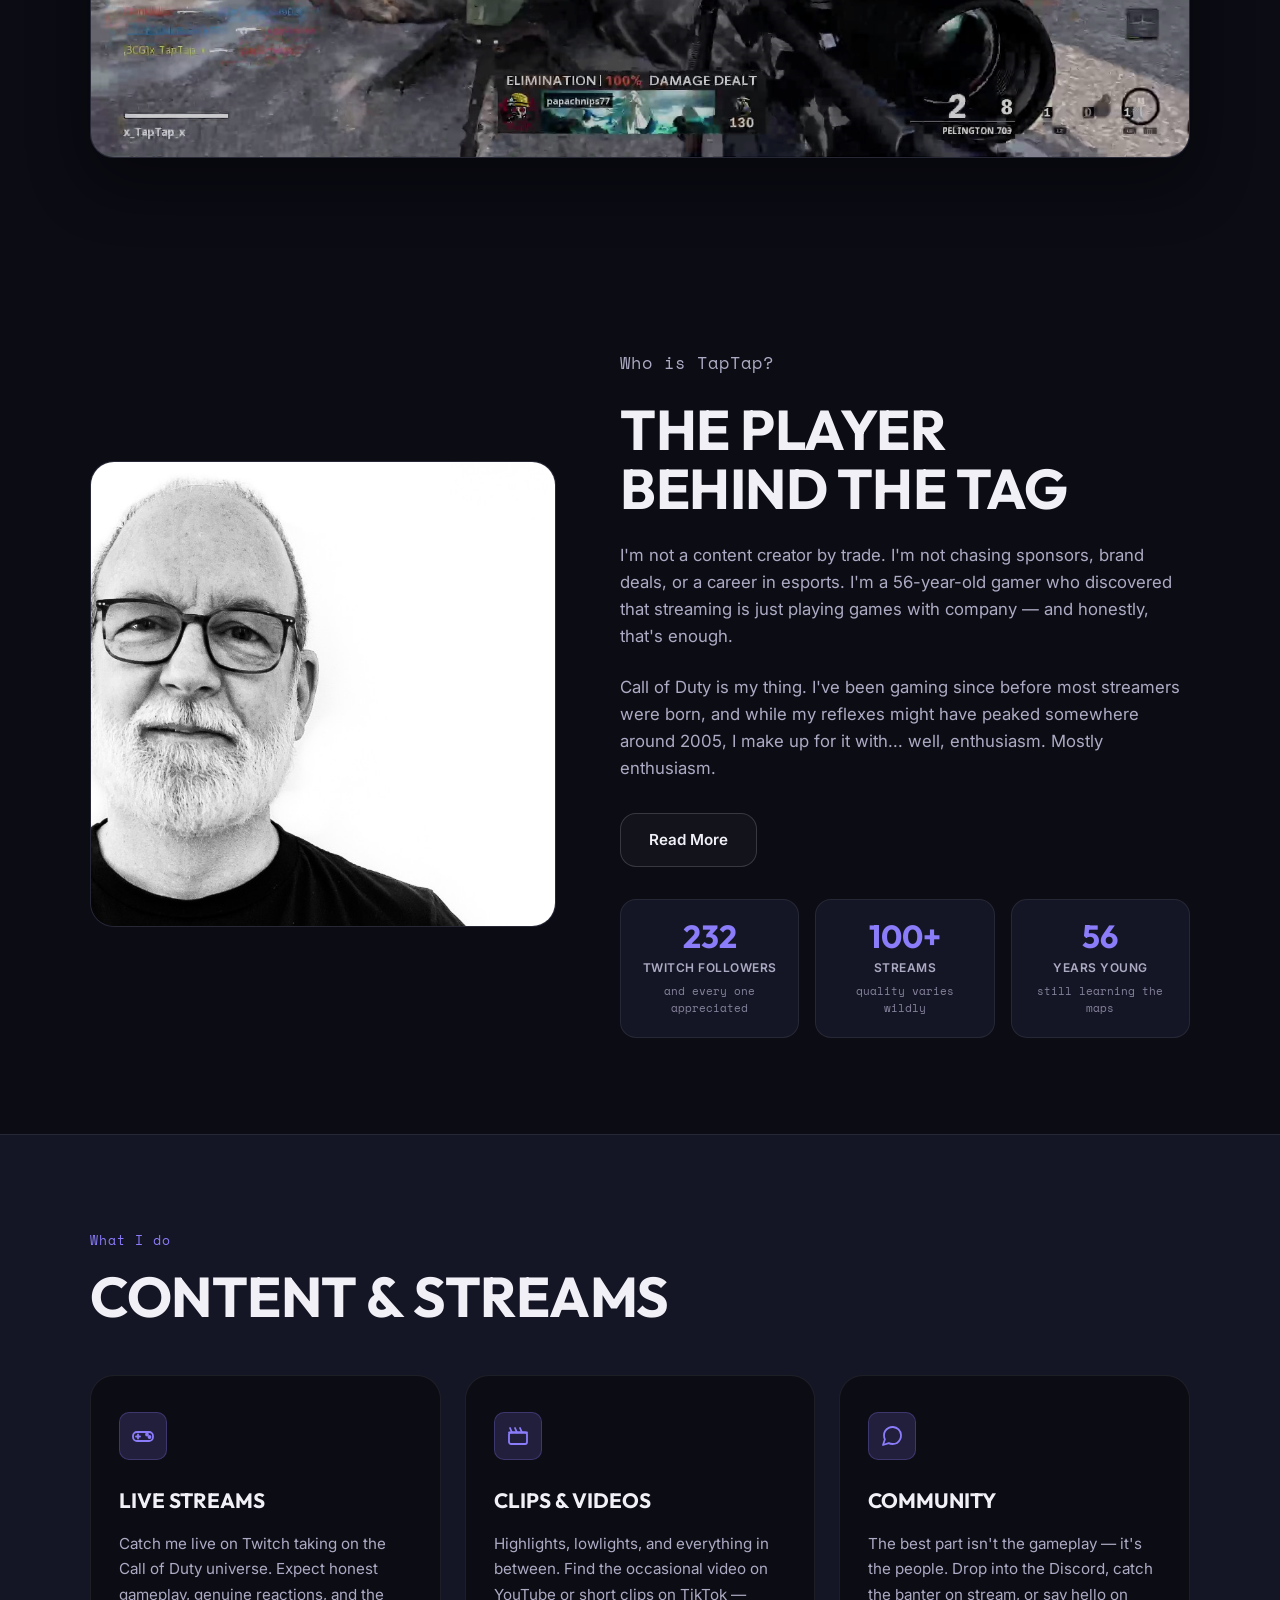
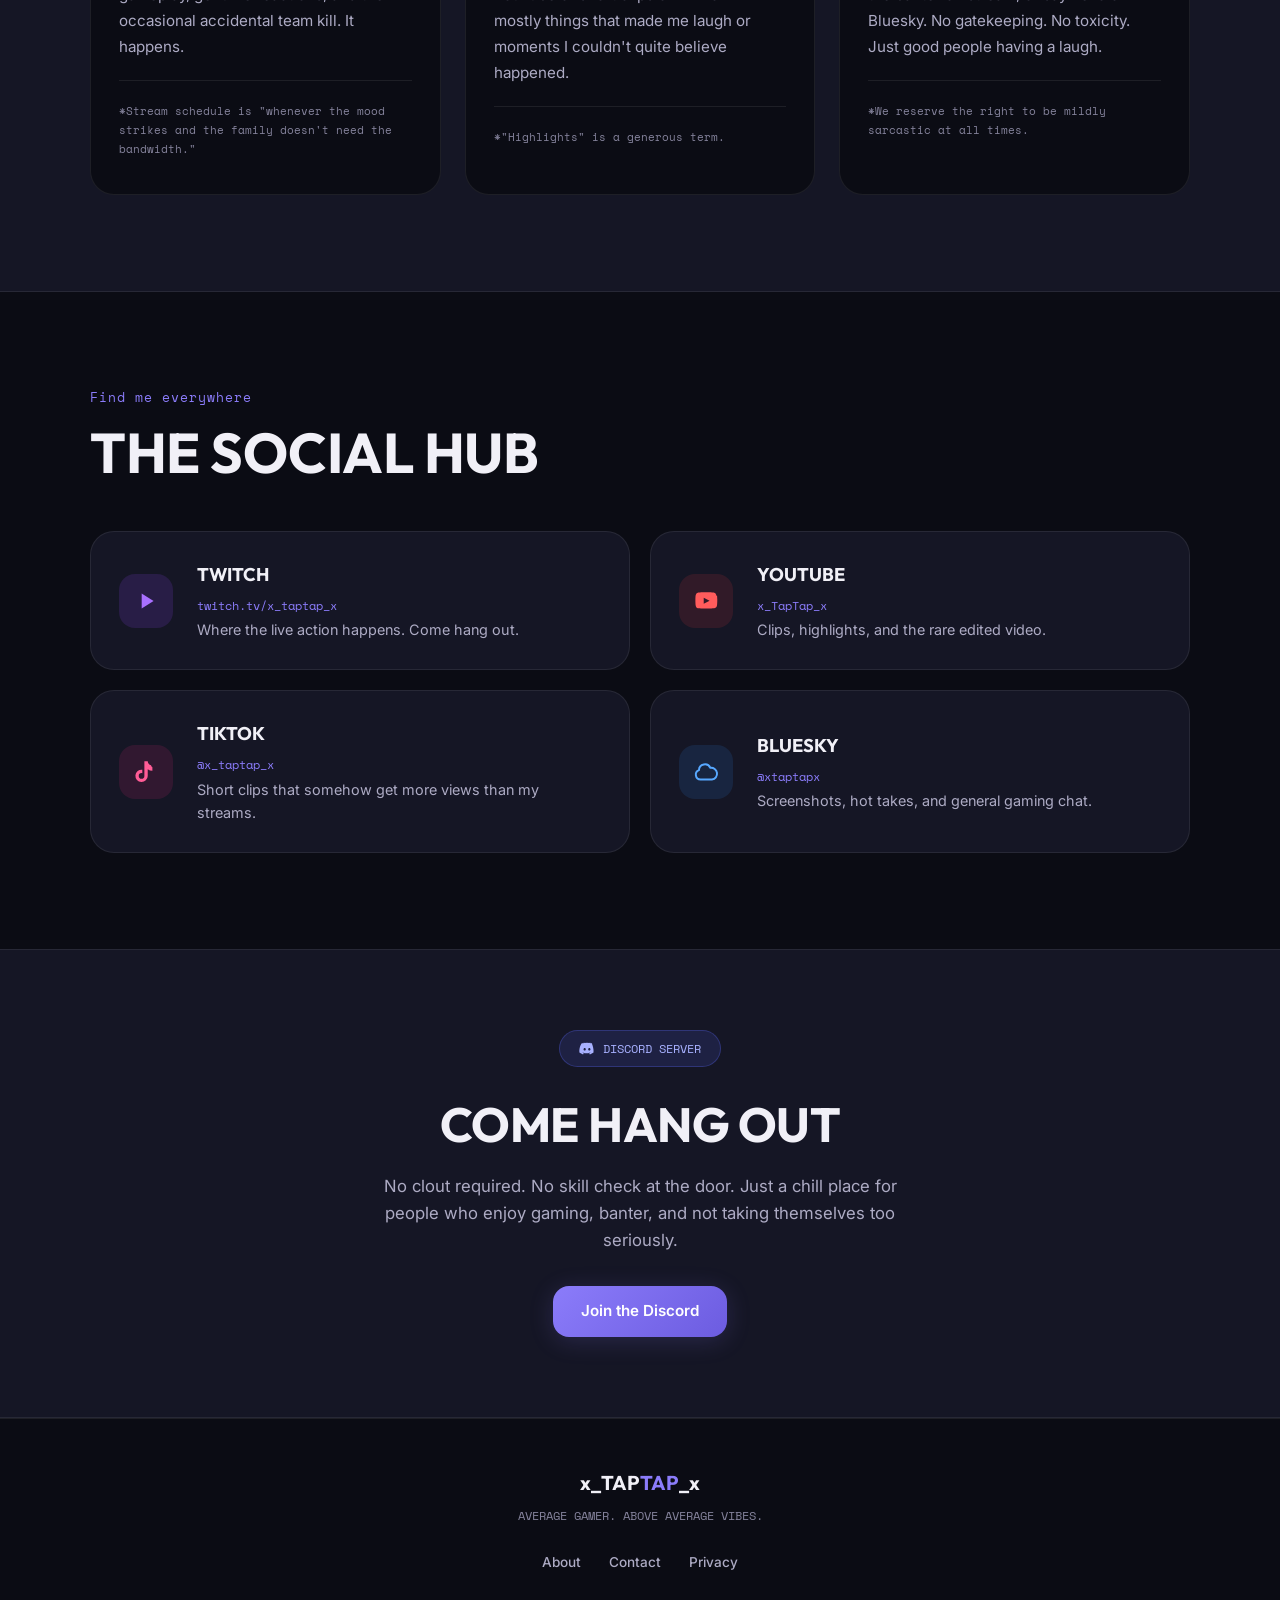
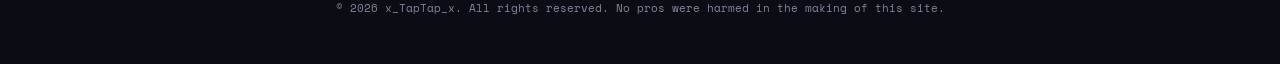
==== commit 919d5319: "Add channel trailer section to homepage Adds a click-to-play trailer player below the hero, styled t" ====
--- a/index.html
+++ b/index.html
@@ -74,6 +74,20 @@
   </div>
 </section>
 
+<!-- TRAILER -->
+<section class="trailer" id="trailer">
+  <div class="container">
+    <p class="section-label reveal">Watch</p>
+    <h2 class="section-title reveal">THE TRAILER</h2>
+    <div class="trailer-player reveal" id="trailerPlayer">
+      <img src="video/trailer-poster.jpg" alt="x_TapTap_x channel trailer preview" class="trailer-poster" width="1920" height="1080" loading="lazy">
+      <button class="trailer-play" id="trailerPlayBtn" type="button" aria-label="Play channel trailer">
+        <svg viewBox="0 0 24 24" fill="currentColor" aria-hidden="true"><path d="M8 5v14l11-7z"/></svg>
+      </button>
+    </div>
+  </div>
+</section>
+
 <!-- ABOUT -->
 <section class="about" id="about">
   <div class="container">
--- a/styles.css
+++ b/styles.css
@@ -1097,3 +1097,59 @@
   section { padding: 4rem 1.2rem; }
   .hero { padding-top: 6.5rem; }
 }
+
+/* ========== TRAILER ========== */
+.trailer { background: var(--bg); }
+
+.trailer-player {
+  position: relative;
+  margin-top: 3rem;
+  border-radius: var(--radius-lg);
+  overflow: hidden;
+  border: 1px solid var(--border);
+  aspect-ratio: 16 / 9;
+  background: var(--card);
+  box-shadow: 0 24px 60px rgba(0,0,0,0.4);
+}
+
+.trailer-poster {
+  width: 100%;
+  height: 100%;
+  object-fit: cover;
+  display: block;
+  filter: saturate(0.9) brightness(0.8);
+  transition: filter 0.4s var(--ease-out), transform 0.6s var(--ease-out);
+}
+.trailer-player:hover .trailer-poster {
+  filter: saturate(1) brightness(0.68);
+  transform: scale(1.02);
+}
+
+.trailer-play {
+  position: absolute;
+  top: 50%; left: 50%;
+  transform: translate(-50%, -50%);
+  width: 84px; height: 84px;
+  border-radius: 50%;
+  background: linear-gradient(135deg, var(--primary), var(--primary-dim));
+  border: none;
+  color: #ffffff;
+  display: flex;
+  align-items: center;
+  justify-content: center;
+  cursor: pointer;
+  box-shadow: 0 8px 32px var(--primary-glow);
+  transition: transform 0.25s var(--ease-out), box-shadow 0.25s var(--ease-out);
+}
+.trailer-play svg { width: 32px; height: 32px; margin-left: 4px; }
+.trailer-play:hover {
+  transform: translate(-50%, -50%) scale(1.08);
+  box-shadow: 0 12px 44px var(--primary-glow);
+}
+
+.trailer-video {
+  width: 100%;
+  height: 100%;
+  display: block;
+  background: #000;
+}
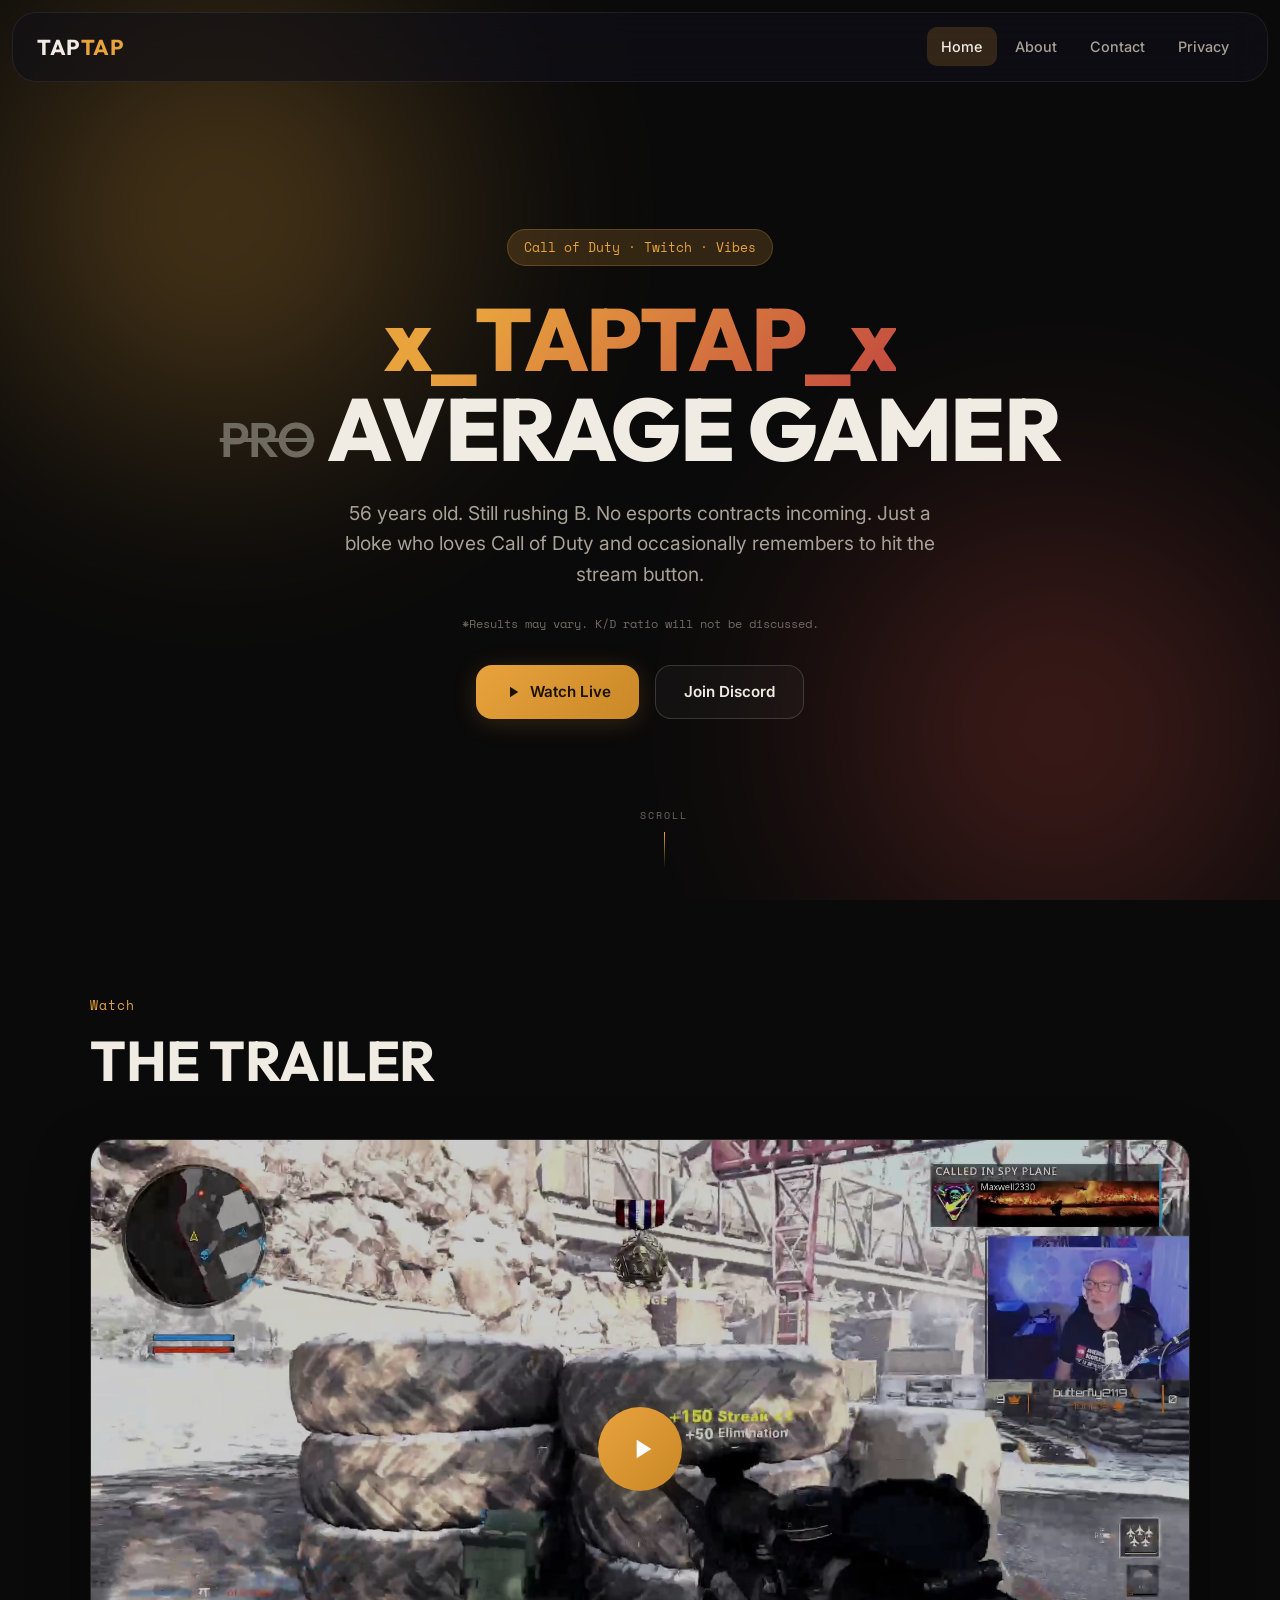
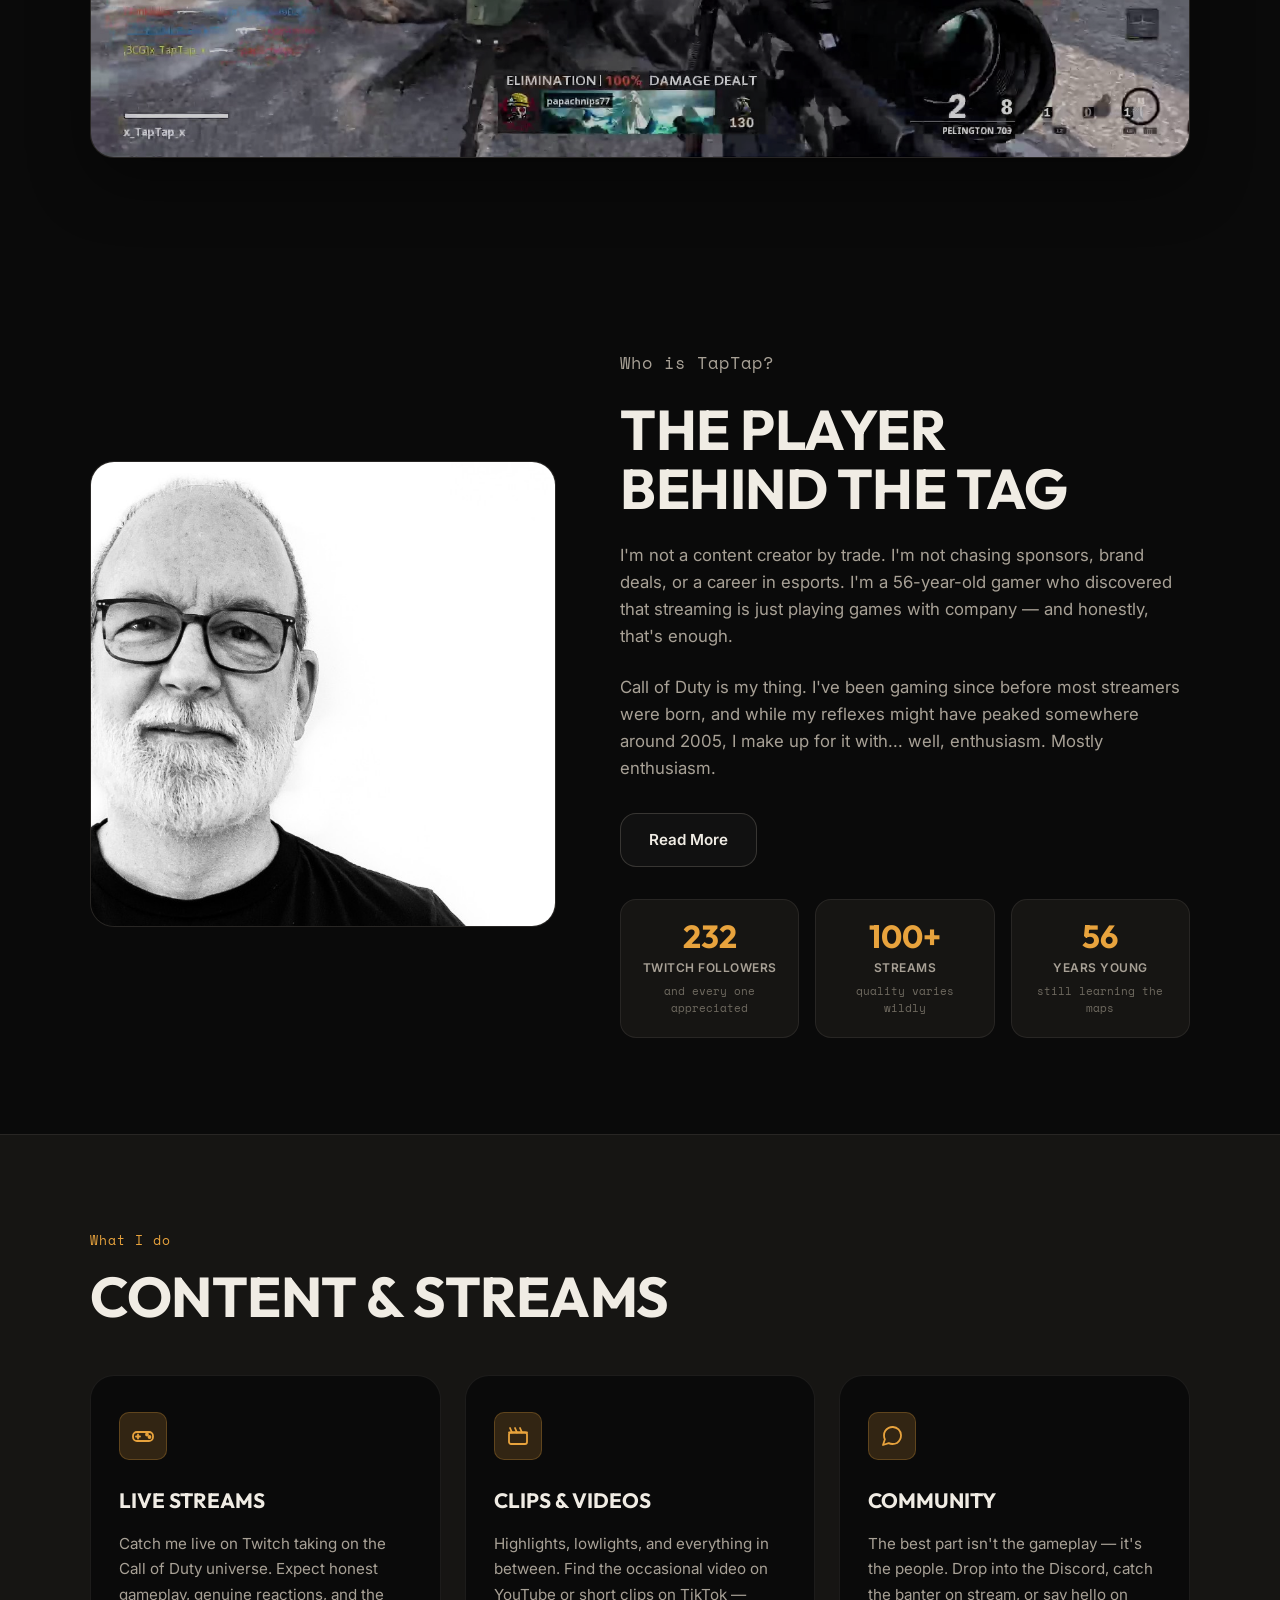
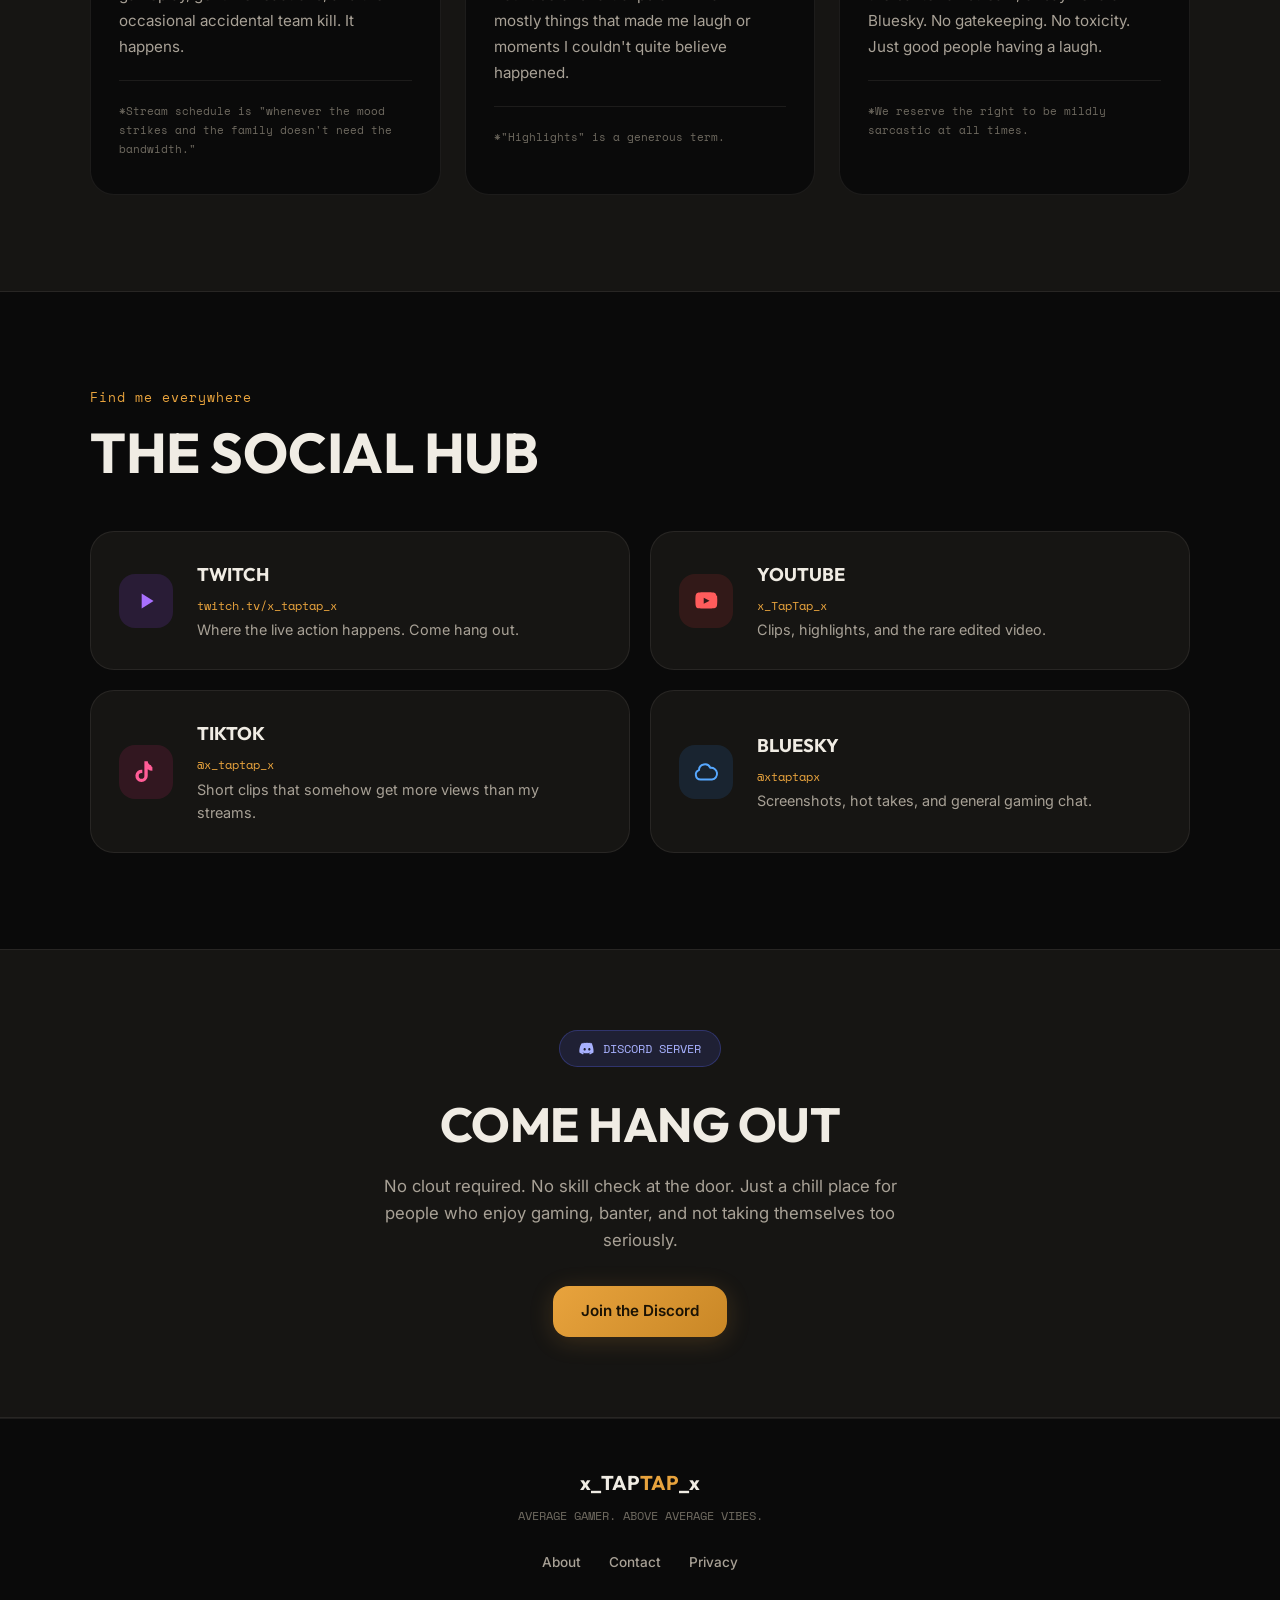
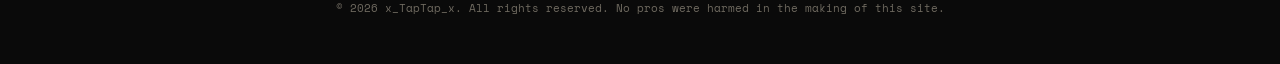
==== commit 53bc4657: "Swap violet/indigo palette for Blackout amber Violet-on-black read too close to Twitch's own brand p" ====
--- a/index.html
+++ b/index.html
@@ -5,7 +5,7 @@
   <meta name="viewport" content="width=device-width, initial-scale=1.0">
   <title>x_TapTap_x — Average Gamer. Above Average Vibes.</title>
   <meta name="description" content="x_TapTap_x is a 56-year-old Call of Duty streamer on Twitch. No esports contracts, no sponsors — just honest gameplay, a chill Discord, and above average vibes.">
-  <meta name="theme-color" content="#0b0c14">
+  <meta name="theme-color" content="#0a0a0a">
 
   <!-- Open Graph / Twitter -->
   <meta property="og:type" content="website">
--- a/styles.css
+++ b/styles.css
@@ -1,21 +1,21 @@
 /* ========== VARIABLES ========== */
 :root {
-  --bg: #0b0c14;
-  --bg-elevated: #14152238;
-  --card: #151625;
-  --card-hover: #1c1d30;
-  --primary: #8b7cfa;
-  --primary-dim: #6c5ce0;
-  --primary-glow: rgba(139, 124, 250, 0.18);
-  --warm: #ff9466;
-  --warm-dim: #ff7a4d;
-  --warm-glow: rgba(255, 148, 102, 0.16);
-  --text-primary: #f1f0f7;
-  --text-secondary: #adabc4;
-  --text-muted: #85839c;
+  --bg: #0a0a0a;
+  --bg-elevated: #16151338;
+  --card: #161513;
+  --card-hover: #201e1a;
+  --primary: #e8a33d;
+  --primary-dim: #c98726;
+  --primary-glow: rgba(232, 163, 61, 0.18);
+  --warm: #c2483f;
+  --warm-dim: #a83a32;
+  --warm-glow: rgba(194, 72, 63, 0.16);
+  --text-primary: #f0ece4;
+  --text-secondary: #a8a196;
+  --text-muted: #6f6a60;
   --danger: #ff6b6b;
-  --border: rgba(255, 255, 255, 0.08);
-  --border-strong: rgba(255, 255, 255, 0.16);
+  --border: rgba(255, 240, 220, 0.08);
+  --border-strong: rgba(255, 240, 220, 0.16);
   --radius-sm: 10px;
   --radius-md: 16px;
   --radius-lg: 24px;
@@ -54,7 +54,7 @@
   left: 1rem;
   z-index: 1000;
   background: var(--primary);
-  color: #0b0c14;
+  color: #1a1204;
   padding: 0.75rem 1.25rem;
   border-radius: var(--radius-sm);
   font-family: var(--font-body);
@@ -207,7 +207,7 @@
 
 .btn-primary {
   background: linear-gradient(135deg, var(--primary), var(--primary-dim));
-  color: #ffffff;
+  color: #1a1204;
   box-shadow: 0 4px 24px var(--primary-glow);
 }
 .btn-primary:hover {
@@ -317,7 +317,7 @@
   font-size: 0.8rem;
   color: var(--primary);
   background: var(--primary-glow);
-  border: 1px solid rgba(139,124,250,0.25);
+  border: 1px solid rgba(232,163,61,0.25);
   padding: 0.45rem 1rem;
   border-radius: 999px;
   margin-bottom: 1.75rem;
@@ -532,7 +532,7 @@
   width: 48px;
   height: 48px;
   background: var(--primary-glow);
-  border: 1px solid rgba(139,124,250,0.25);
+  border: 1px solid rgba(232,163,61,0.25);
   border-radius: var(--radius-sm);
   display: flex;
   align-items: center;
@@ -974,7 +974,7 @@
 .form-group select {
   cursor: pointer;
   appearance: none;
-  background-image: url("data:image/svg+xml,%3Csvg xmlns='http://www.w3.org/2000/svg' width='12' height='12' viewBox='0 0 12 12'%3E%3Cpath fill='%238b7cfa' d='M6 8L1 3h10z'/%3E%3C/svg%3E");
+  background-image: url("data:image/svg+xml,%3Csvg xmlns='http://www.w3.org/2000/svg' width='12' height='12' viewBox='0 0 12 12'%3E%3Cpath fill='%23e8a33d' d='M6 8L1 3h10z'/%3E%3C/svg%3E");
   background-repeat: no-repeat;
   background-position: right 1rem center;
 }
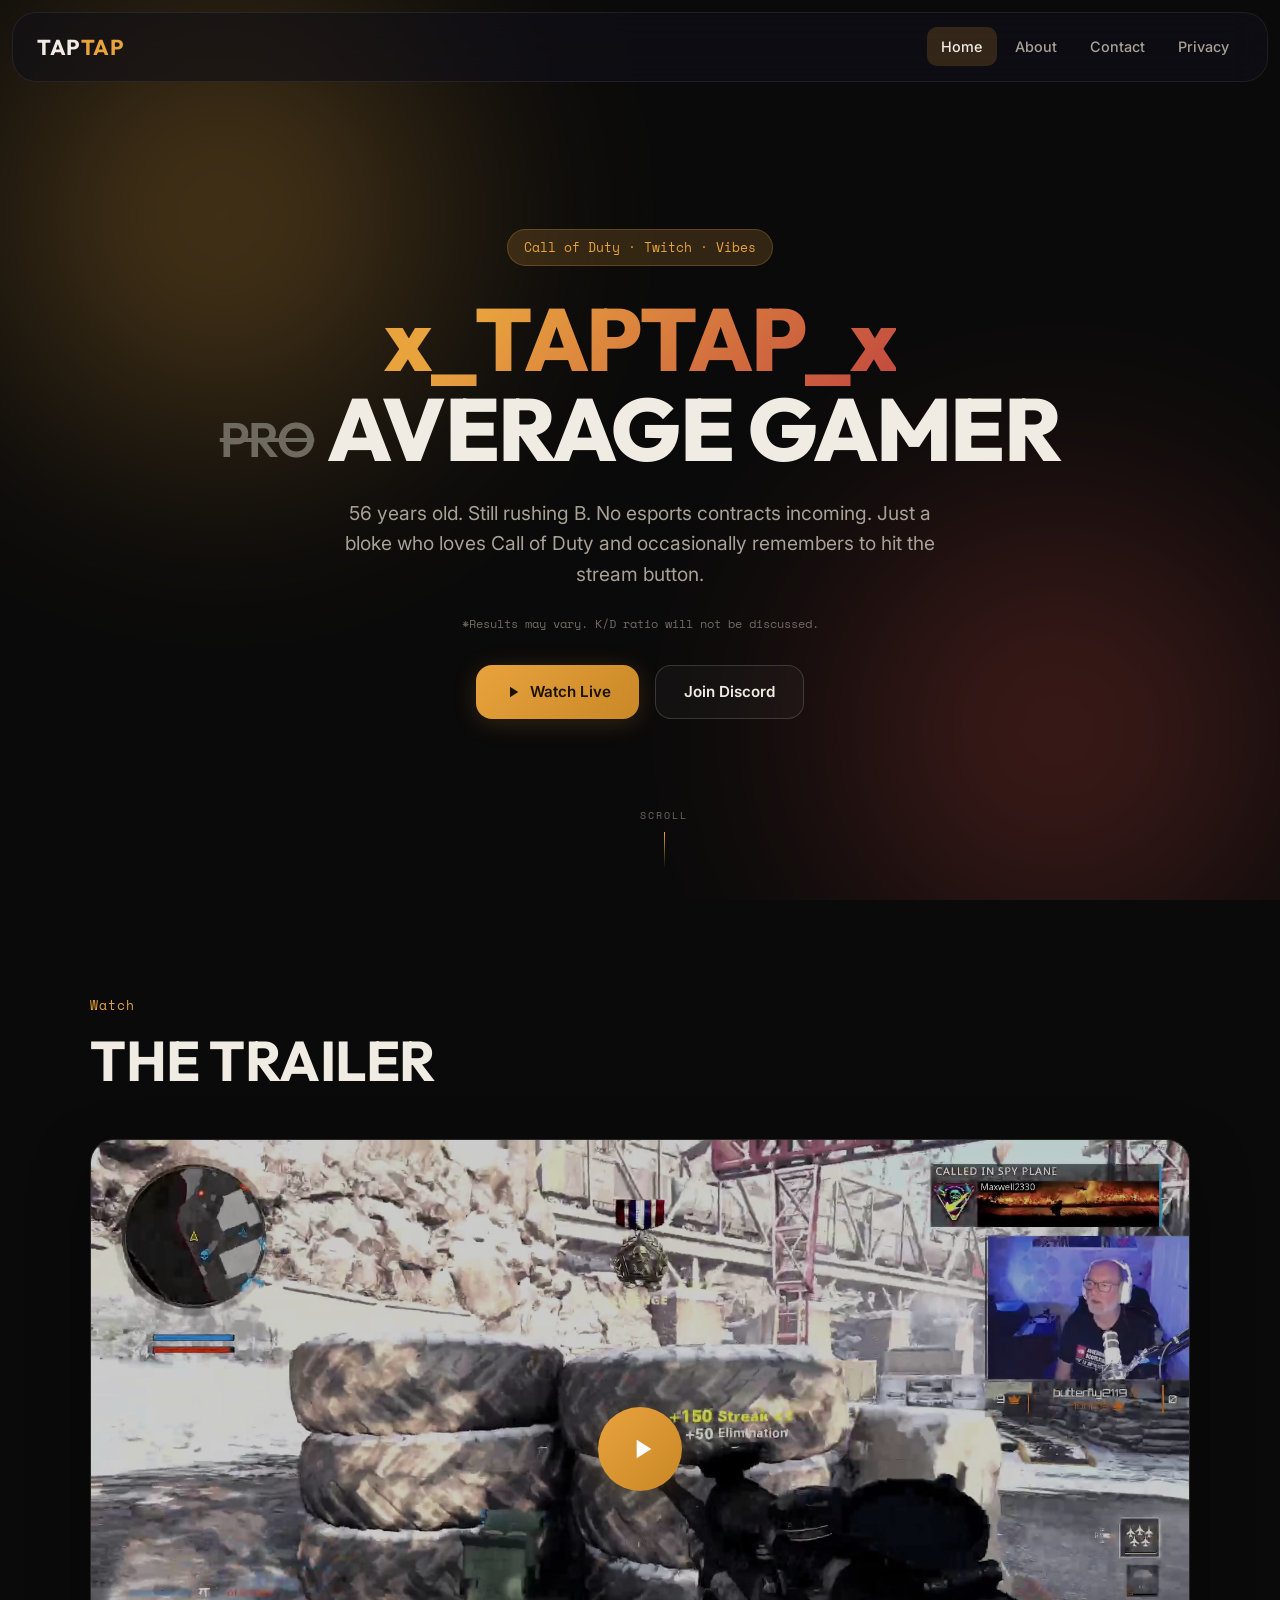
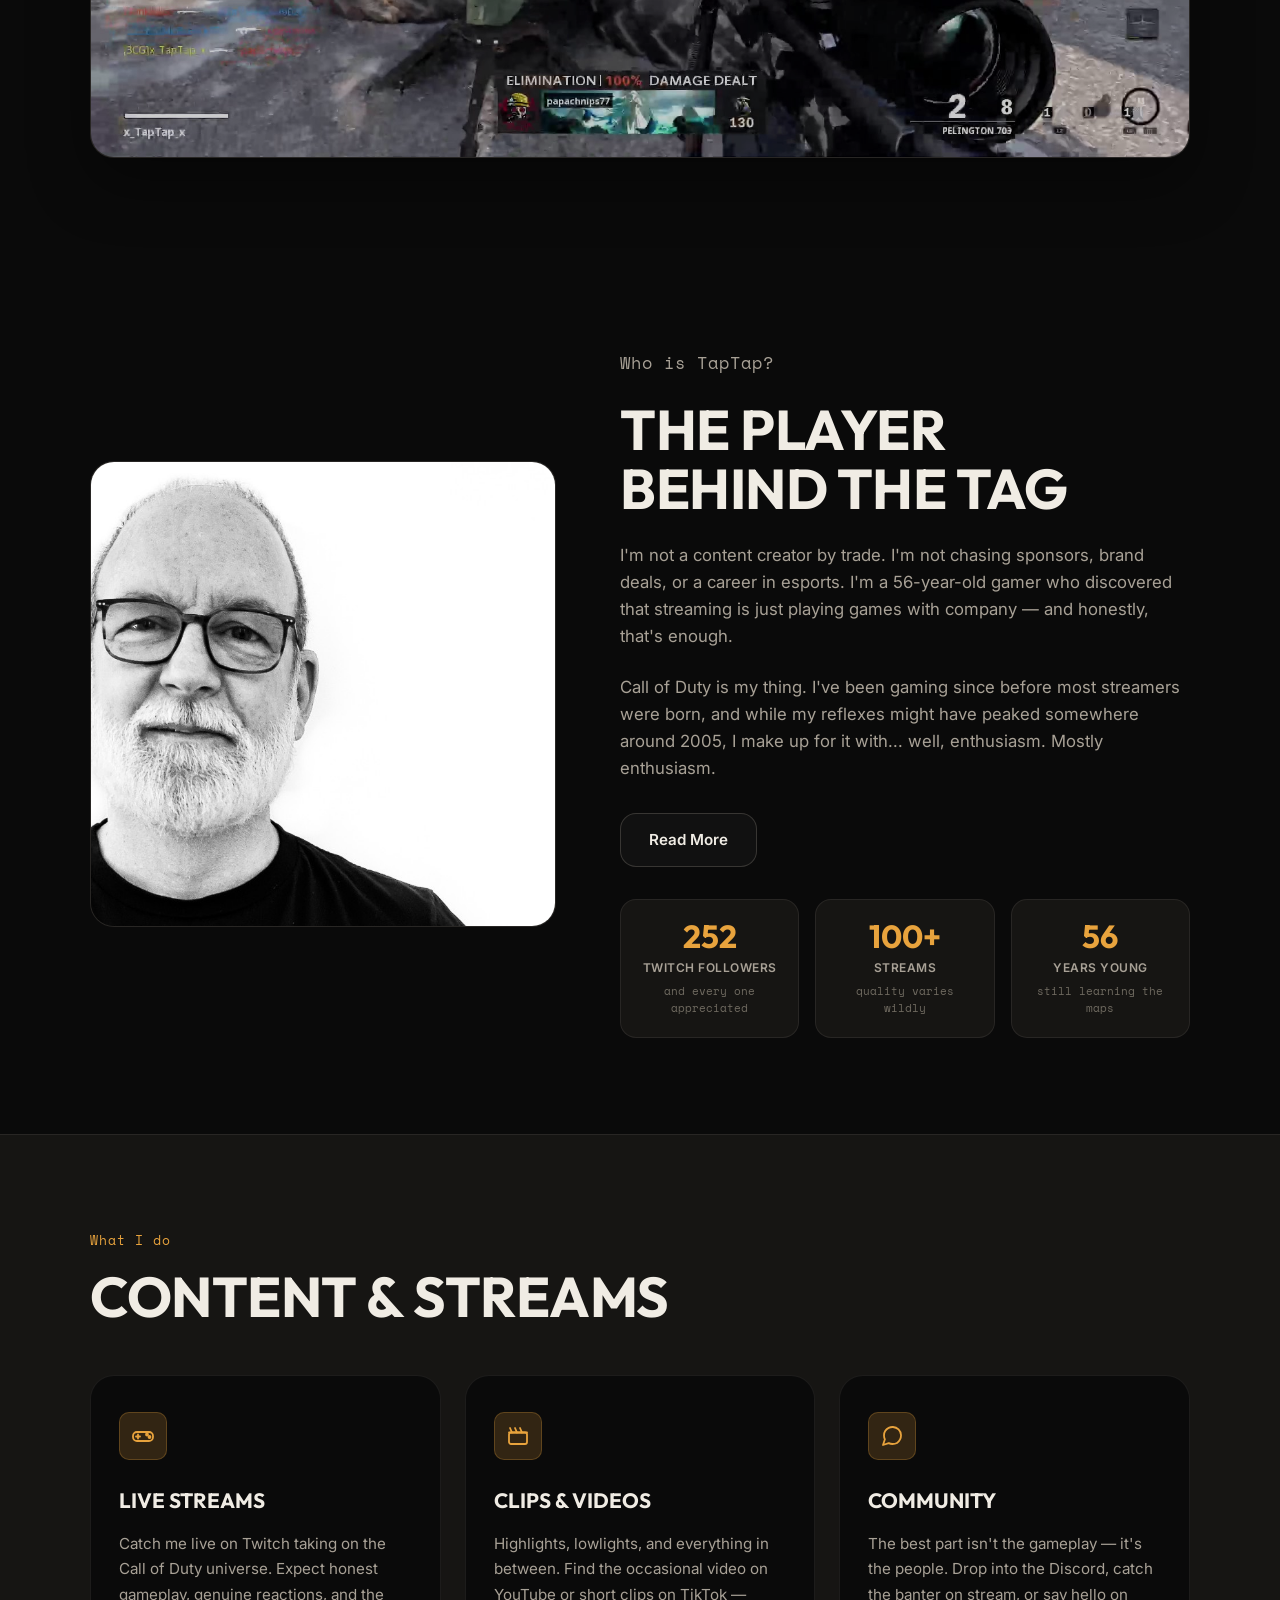
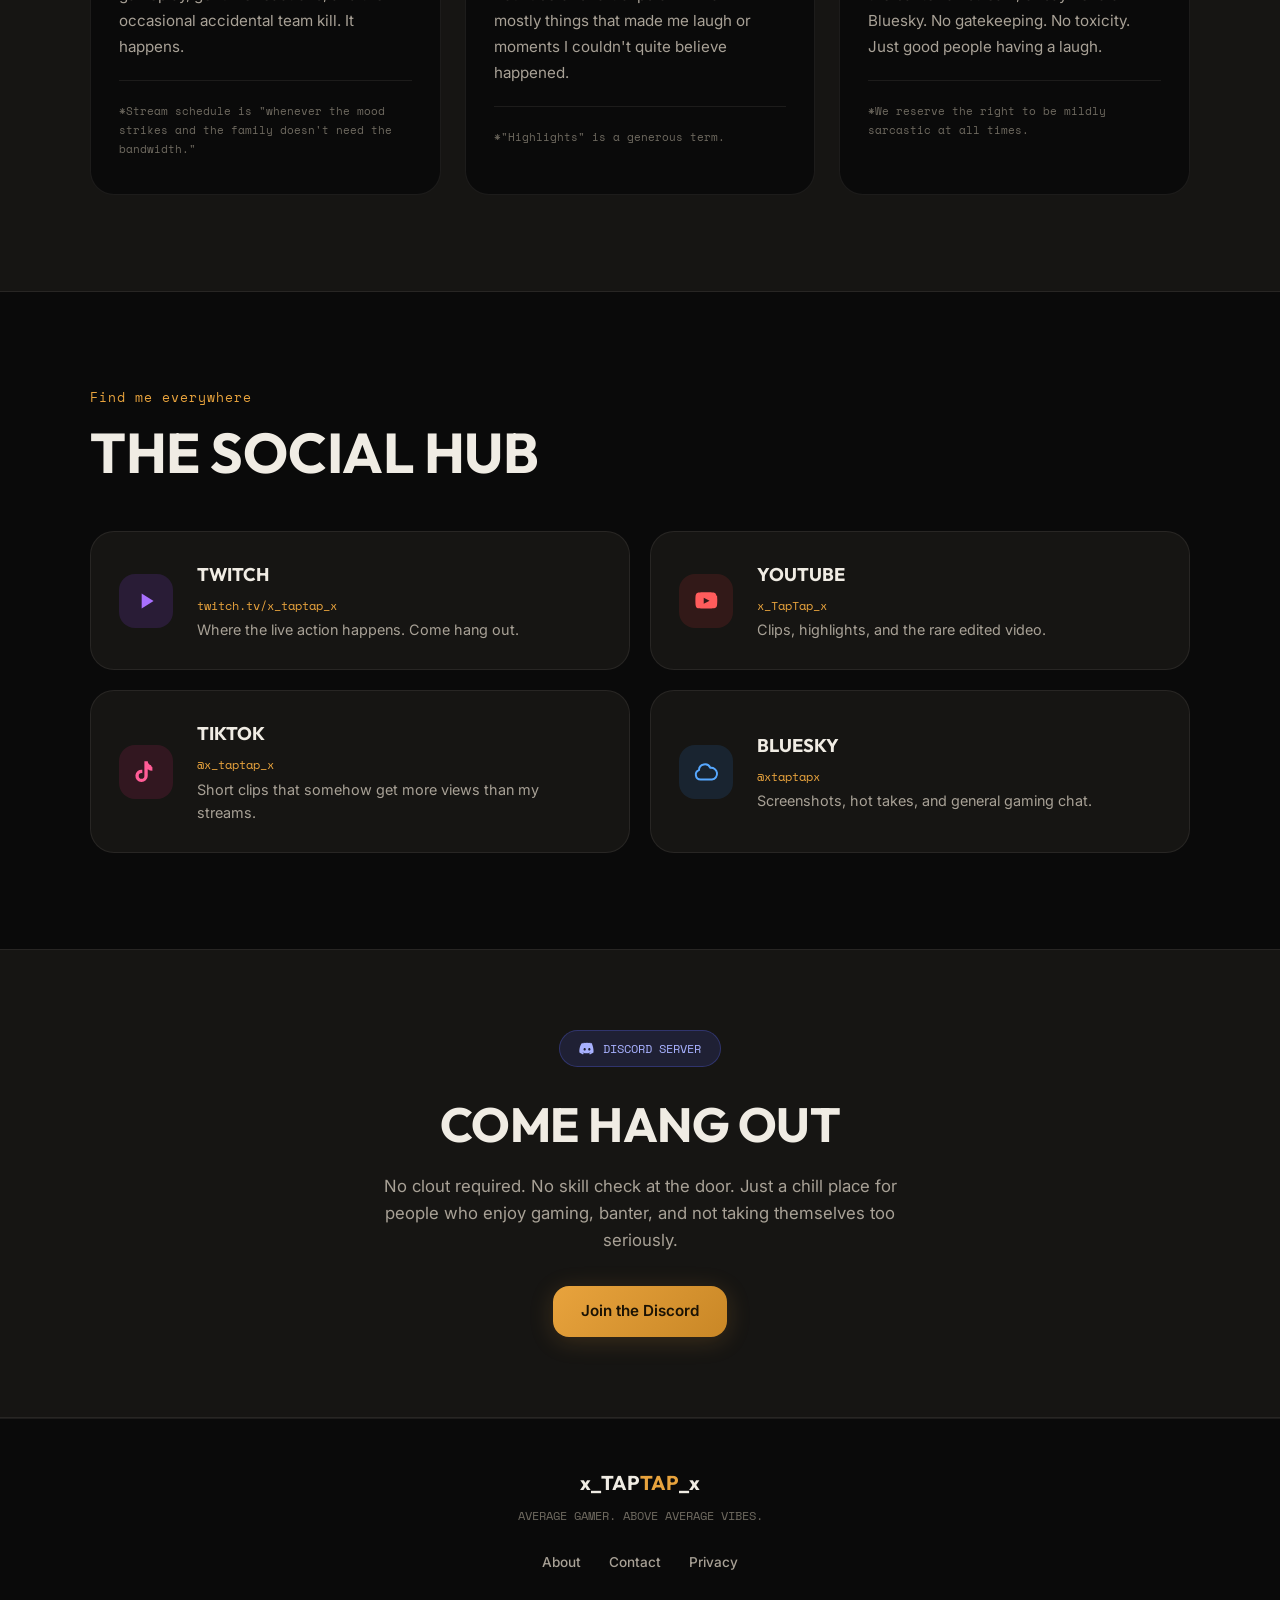
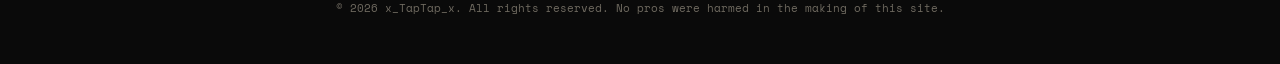
==== commit 08891985: "Updated follower/sub counts" ====
--- a/index.html
+++ b/index.html
@@ -111,7 +111,7 @@
         <a href="about.html" class="btn btn-outline reveal" style="margin-top:0.5rem;">Read More</a>
         <div class="about-stats stagger-children">
           <div class="stat-box reveal">
-            <div class="stat-number">232</div>
+            <div class="stat-number">252</div>
             <div class="stat-label">Twitch Followers</div>
             <div class="stat-note">and every one appreciated</div>
           </div>
